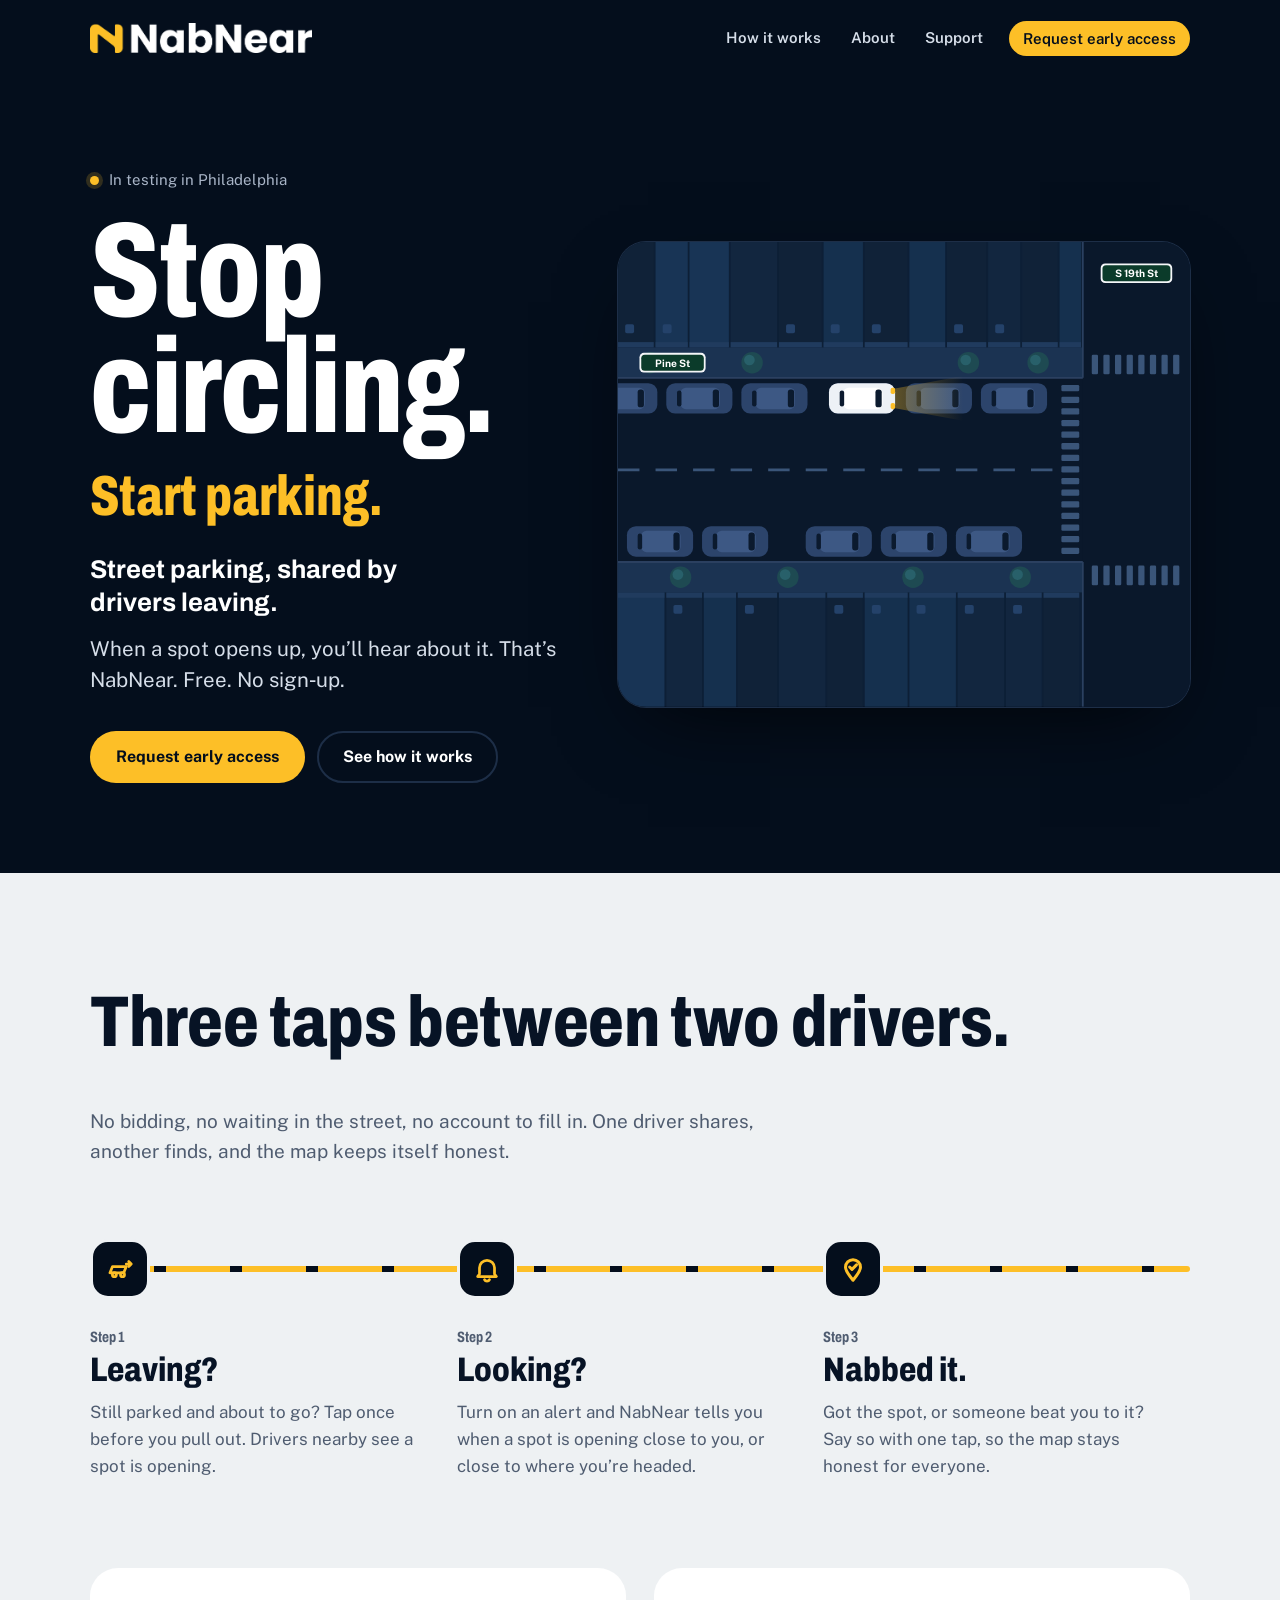
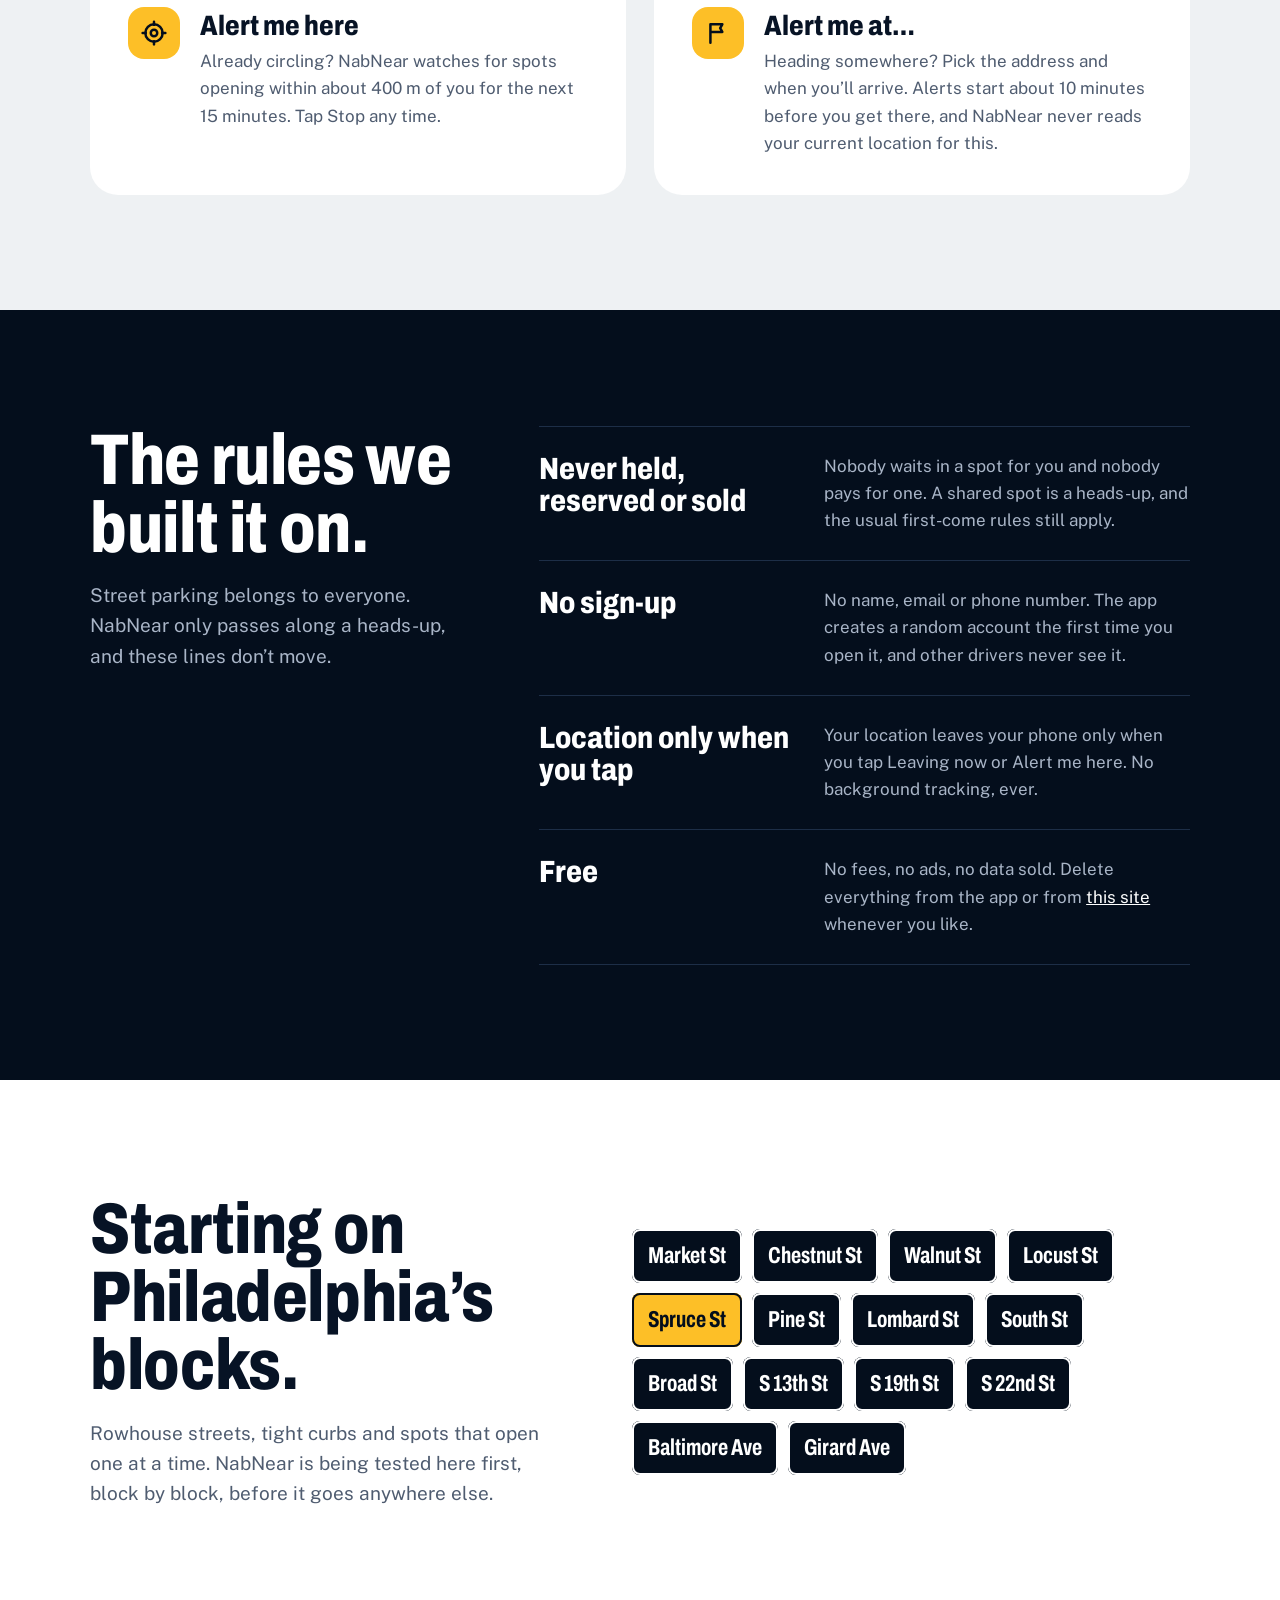
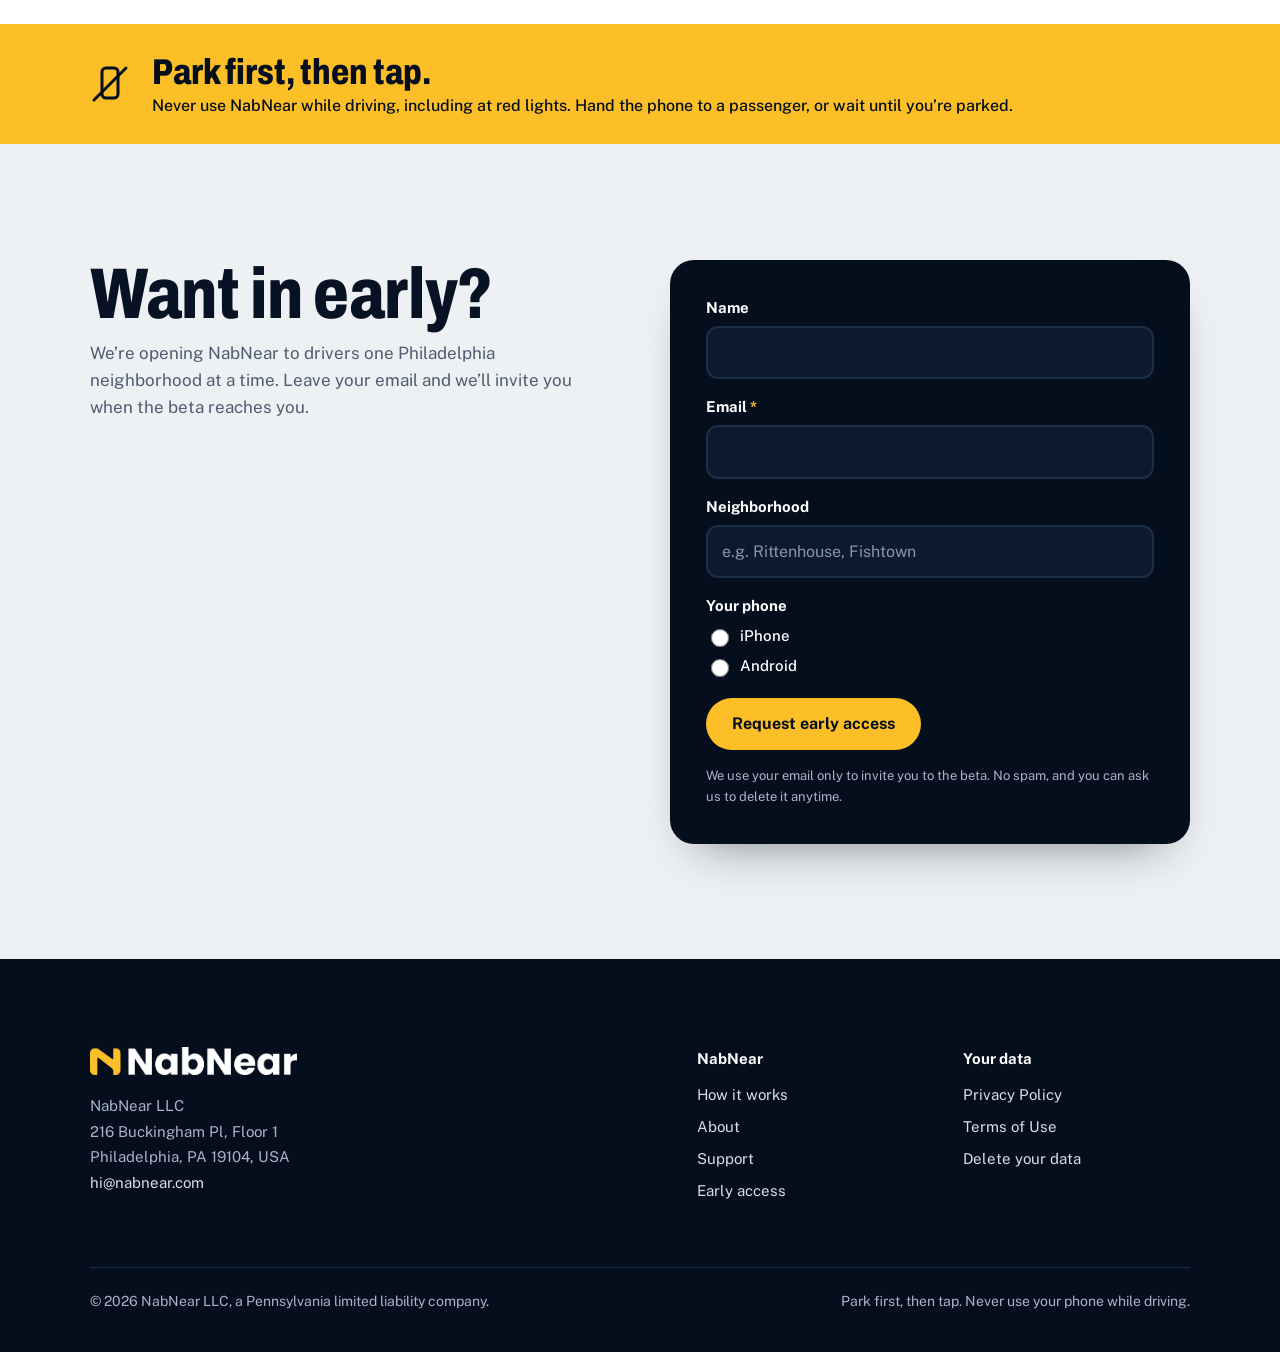
==== index.html @ cc27632c "Shorter hero line Co-Authored-By: Claude Opus 5.5 <noreply@anthropic.com>" ====
<!doctype html>
<html lang="en"><head><meta charset="utf-8"><meta name="viewport" content="width=device-width, initial-scale=1">
<title>NabNear | Stop circling. Start parking.</title><meta name="description" content="NabNear connects drivers about to leave a street parking spot with drivers nearby who need one. Free. No sign-up. Starting in Philadelphia.">
<link rel="icon" href="/favicon.ico" sizes="any"><link rel="icon" type="image/png" sizes="32x32" href="/favicon-32.png"><link rel="apple-touch-icon" href="/apple-touch-icon.png">
<meta name="theme-color" content="#040E1C"><link rel="canonical" href="https://nabnear.com/">
<meta property="og:type" content="website"><meta property="og:site_name" content="NabNear"><meta property="og:title" content="NabNear | Stop circling. Start parking."><meta property="og:description" content="NabNear connects drivers about to leave a street parking spot with drivers nearby who need one. Free. No sign-up. Starting in Philadelphia."><meta property="og:image" content="https://nabnear.com/og.png"><meta property="og:url" content="https://nabnear.com/"><meta name="twitter:card" content="summary_large_image">
<link rel="preload" href="/assets/fonts/archivo.woff2" as="font" type="font/woff2" crossorigin><link rel="preload" href="/assets/fonts/public-sans.woff2" as="font" type="font/woff2" crossorigin>
<link rel="stylesheet" href="/assets/site.css">
</head><body>
<a class="skip" href="#main">Skip to content</a>
<header class="site-head"><div class="wrap">
<a href="/" class="brand" aria-label="NabNear home"><img src="/assets/logo-white.png" alt="NabNear" width="222" height="30"></a>
<nav class="nav" aria-label="Main"><a href="/how-it-works/">How it works</a><a href="/about/">About</a><a href="/support/">Support</a><a class="btn btn-curb btn-sm" href="/#early">Request early access</a></nav>
<details class="menu"><summary>Menu</summary><div class="menu-panel"><a href="/" aria-current="page">Home</a><a href="/how-it-works/">How it works</a><a href="/about/">About</a><a href="/support/">Support</a><a href="/#early">Request early access</a></div></details>
</div></header>
<main id="main">
<section class="hero"><div class="wrap">
<div>
<p class="status"><i aria-hidden="true"></i>In testing in Philadelphia</p>
<h1><span>Stop</span><span>circling.</span><span class="h1-park">Start parking.</span></h1>
<p class="tagline">Street parking, shared by drivers leaving.</p>
<p class="lede">When a spot opens up, you&rsquo;ll hear about it. That&rsquo;s NabNear. Free. No&nbsp;sign&#8209;up.</p>
<div class="actions"><a class="btn btn-curb" href="/#early">Request early access</a><a class="btn btn-ghost" href="#how">See how it works</a></div>
</div>
<div class="street"><svg viewBox="0 0 640 520" role="img" aria-labelledby="st-title st-desc" xmlns="http://www.w3.org/2000/svg">
<title id="st-title">A Philadelphia street seen from above</title>
<desc id="st-desc">A parked car pulls out, its curb space lights up as an open spot, and a nearby driver pulls in.</desc>
<defs>
<clipPath id="clip"><rect width="640" height="520" rx="28"/></clipPath>
<linearGradient id="beam" x1="0" x2="1"><stop offset="0" stop-color="#FDBF27" stop-opacity=".35"/><stop offset="1" stop-color="#FDBF27" stop-opacity="0"/></linearGradient>
</defs>
<g clip-path="url(#clip)">
<rect width="640" height="520" fill="#0D1F36"/>
<rect x="0" y="0" width="40" height="118" fill="#102238"/><rect x="0" y="112" width="40" height="6" fill="#203B5E"/><rect x="8" y="92" width="10" height="10" rx="2" fill="#24426A"/><rect x="42" y="0" width="36" height="118" fill="#183455"/><rect x="42" y="112" width="36" height="6" fill="#203B5E"/><rect x="50" y="92" width="10" height="10" rx="2" fill="#24426A"/><rect x="80" y="0" width="44" height="118" fill="#183455"/><rect x="80" y="112" width="44" height="6" fill="#203B5E"/><rect x="126" y="0" width="52" height="118" fill="#12263F"/><rect x="126" y="112" width="52" height="6" fill="#203B5E"/><rect x="180" y="0" width="48" height="118" fill="#102238"/><rect x="180" y="112" width="48" height="6" fill="#203B5E"/><rect x="188" y="92" width="10" height="10" rx="2" fill="#24426A"/><rect x="230" y="0" width="44" height="118" fill="#15304E"/><rect x="230" y="112" width="44" height="6" fill="#203B5E"/><rect x="238" y="92" width="10" height="10" rx="2" fill="#24426A"/><rect x="276" y="0" width="48" height="118" fill="#102238"/><rect x="276" y="112" width="48" height="6" fill="#203B5E"/><rect x="284" y="92" width="10" height="10" rx="2" fill="#24426A"/><rect x="326" y="0" width="40" height="118" fill="#15304E"/><rect x="326" y="112" width="40" height="6" fill="#203B5E"/><rect x="368" y="0" width="44" height="118" fill="#102238"/><rect x="368" y="112" width="44" height="6" fill="#203B5E"/><rect x="376" y="92" width="10" height="10" rx="2" fill="#24426A"/><rect x="414" y="0" width="36" height="118" fill="#12263F"/><rect x="414" y="112" width="36" height="6" fill="#203B5E"/><rect x="422" y="92" width="10" height="10" rx="2" fill="#24426A"/><rect x="452" y="0" width="40" height="118" fill="#102238"/><rect x="452" y="112" width="40" height="6" fill="#203B5E"/><rect x="494" y="0" width="24" height="118" fill="#15304E"/><rect x="494" y="112" width="24" height="6" fill="#203B5E"/>
<rect x="0" y="392" width="52" height="128" fill="#183455"/><rect x="0" y="392" width="52" height="6" fill="#203B5E"/><rect x="54" y="392" width="40" height="128" fill="#12263F"/><rect x="54" y="392" width="40" height="6" fill="#203B5E"/><rect x="62" y="406" width="10" height="10" rx="2" fill="#24426A"/><rect x="96" y="392" width="36" height="128" fill="#15304E"/><rect x="96" y="392" width="36" height="6" fill="#203B5E"/><rect x="134" y="392" width="44" height="128" fill="#102238"/><rect x="134" y="392" width="44" height="6" fill="#203B5E"/><rect x="142" y="406" width="10" height="10" rx="2" fill="#24426A"/><rect x="180" y="392" width="52" height="128" fill="#12263F"/><rect x="180" y="392" width="52" height="6" fill="#203B5E"/><rect x="234" y="392" width="40" height="128" fill="#102238"/><rect x="234" y="392" width="40" height="6" fill="#203B5E"/><rect x="242" y="406" width="10" height="10" rx="2" fill="#24426A"/><rect x="276" y="392" width="48" height="128" fill="#15304E"/><rect x="276" y="392" width="48" height="6" fill="#203B5E"/><rect x="284" y="406" width="10" height="10" rx="2" fill="#24426A"/><rect x="326" y="392" width="52" height="128" fill="#15304E"/><rect x="326" y="392" width="52" height="6" fill="#203B5E"/><rect x="334" y="406" width="10" height="10" rx="2" fill="#24426A"/><rect x="380" y="392" width="52" height="128" fill="#12263F"/><rect x="380" y="392" width="52" height="6" fill="#203B5E"/><rect x="388" y="406" width="10" height="10" rx="2" fill="#24426A"/><rect x="434" y="392" width="40" height="128" fill="#12263F"/><rect x="434" y="392" width="40" height="6" fill="#203B5E"/><rect x="442" y="406" width="10" height="10" rx="2" fill="#24426A"/><rect x="476" y="392" width="40" height="128" fill="#102238"/><rect x="476" y="392" width="40" height="6" fill="#203B5E"/>
<rect x="0" y="118" width="520" height="34" fill="#1B3352"/>
<rect x="0" y="358" width="520" height="34" fill="#1B3352"/>
<circle cx="36" cy="135" r="12" fill="#1E4A52"/><circle cx="33" cy="132" r="6" fill="#28606A"/><circle cx="150" cy="135" r="12" fill="#1E4A52"/><circle cx="147" cy="132" r="6" fill="#28606A"/><circle cx="392" cy="135" r="12" fill="#1E4A52"/><circle cx="389" cy="132" r="6" fill="#28606A"/><circle cx="470" cy="135" r="12" fill="#1E4A52"/><circle cx="467" cy="132" r="6" fill="#28606A"/>
<circle cx="70" cy="375" r="12" fill="#1E4A52"/><circle cx="67" cy="372" r="6" fill="#28606A"/><circle cx="190" cy="375" r="12" fill="#1E4A52"/><circle cx="187" cy="372" r="6" fill="#28606A"/><circle cx="330" cy="375" r="12" fill="#1E4A52"/><circle cx="327" cy="372" r="6" fill="#28606A"/><circle cx="450" cy="375" r="12" fill="#1E4A52"/><circle cx="447" cy="372" r="6" fill="#28606A"/>
<rect x="0" y="152" width="640" height="206" fill="#0A182B"/>
<rect x="520" y="0" width="120" height="520" fill="#0A182B"/>
<line x1="0" y1="152" x2="520" y2="152" stroke="#2B4060" stroke-width="2"/>
<line x1="0" y1="358" x2="520" y2="358" stroke="#2B4060" stroke-width="2"/>
<line x1="520" y1="0" x2="520" y2="152" stroke="#2B4060" stroke-width="2"/>
<line x1="520" y1="358" x2="520" y2="520" stroke="#2B4060" stroke-width="2"/>
<line x1="0" y1="255" x2="488" y2="255" stroke="#3A5579" stroke-width="3" stroke-dasharray="24 18"/>
<g fill="#3A5579"><rect x="530" y="126" width="7" height="22" rx="1.5"/><rect x="543" y="126" width="7" height="22" rx="1.5"/><rect x="556" y="126" width="7" height="22" rx="1.5"/><rect x="569" y="126" width="7" height="22" rx="1.5"/><rect x="582" y="126" width="7" height="22" rx="1.5"/><rect x="595" y="126" width="7" height="22" rx="1.5"/><rect x="608" y="126" width="7" height="22" rx="1.5"/><rect x="621" y="126" width="7" height="22" rx="1.5"/><rect x="530" y="362" width="7" height="22" rx="1.5"/><rect x="543" y="362" width="7" height="22" rx="1.5"/><rect x="556" y="362" width="7" height="22" rx="1.5"/><rect x="569" y="362" width="7" height="22" rx="1.5"/><rect x="582" y="362" width="7" height="22" rx="1.5"/><rect x="595" y="362" width="7" height="22" rx="1.5"/><rect x="608" y="362" width="7" height="22" rx="1.5"/><rect x="621" y="362" width="7" height="22" rx="1.5"/><rect x="496" y="160" width="20" height="7" rx="1.5"/><rect x="496" y="173" width="20" height="7" rx="1.5"/><rect x="496" y="186" width="20" height="7" rx="1.5"/><rect x="496" y="199" width="20" height="7" rx="1.5"/><rect x="496" y="212" width="20" height="7" rx="1.5"/><rect x="496" y="225" width="20" height="7" rx="1.5"/><rect x="496" y="238" width="20" height="7" rx="1.5"/><rect x="496" y="251" width="20" height="7" rx="1.5"/><rect x="496" y="264" width="20" height="7" rx="1.5"/><rect x="496" y="277" width="20" height="7" rx="1.5"/><rect x="496" y="290" width="20" height="7" rx="1.5"/><rect x="496" y="303" width="20" height="7" rx="1.5"/><rect x="496" y="316" width="20" height="7" rx="1.5"/><rect x="496" y="329" width="20" height="7" rx="1.5"/><rect x="496" y="342" width="20" height="7" rx="1.5"/></g>
<g transform="translate(24,124)"><rect width="74" height="22" rx="5" fill="#F4F6F8"/><rect x="2" y="2" width="70" height="18" rx="4" fill="#0B3B2A"/><text x="37" y="15.5" text-anchor="middle" font-family="Public Sans,Arial,sans-serif" font-size="11.5" font-weight="700" fill="#fff">Pine St</text></g>
<g transform="translate(540,24)"><rect width="80" height="22" rx="5" fill="#F4F6F8"/><rect x="2" y="2" width="76" height="18" rx="4" fill="#0B3B2A"/><text x="40" y="15.5" text-anchor="middle" font-family="Public Sans,Arial,sans-serif" font-size="11.5" font-weight="700" fill="#fff">S 19th St</text></g>
<g transform="translate(-30,158)"><rect width="74" height="34" rx="10" fill="#2C446B"/><rect x="16" y="5" width="44" height="24" rx="6" fill="#3D5884"/><rect x="52" y="7" width="7" height="20" rx="3" fill="#0B1A2E"/><rect x="12" y="8" width="5" height="18" rx="2.5" fill="#0B1A2E"/></g><g transform="translate(54,158)"><rect width="74" height="34" rx="10" fill="#2C446B"/><rect x="16" y="5" width="44" height="24" rx="6" fill="#3D5884"/><rect x="52" y="7" width="7" height="20" rx="3" fill="#0B1A2E"/><rect x="12" y="8" width="5" height="18" rx="2.5" fill="#0B1A2E"/></g><g transform="translate(138,158)"><rect width="74" height="34" rx="10" fill="#2C446B"/><rect x="16" y="5" width="44" height="24" rx="6" fill="#3D5884"/><rect x="52" y="7" width="7" height="20" rx="3" fill="#0B1A2E"/><rect x="12" y="8" width="5" height="18" rx="2.5" fill="#0B1A2E"/></g><g transform="translate(322,158)"><rect width="74" height="34" rx="10" fill="#2C446B"/><rect x="16" y="5" width="44" height="24" rx="6" fill="#3D5884"/><rect x="52" y="7" width="7" height="20" rx="3" fill="#0B1A2E"/><rect x="12" y="8" width="5" height="18" rx="2.5" fill="#0B1A2E"/></g><g transform="translate(406,158)"><rect width="74" height="34" rx="10" fill="#2C446B"/><rect x="16" y="5" width="44" height="24" rx="6" fill="#3D5884"/><rect x="52" y="7" width="7" height="20" rx="3" fill="#0B1A2E"/><rect x="12" y="8" width="5" height="18" rx="2.5" fill="#0B1A2E"/></g>
<g transform="translate(10,318)"><rect width="74" height="34" rx="10" fill="#2C446B"/><rect x="16" y="5" width="44" height="24" rx="6" fill="#3D5884"/><rect x="52" y="7" width="7" height="20" rx="3" fill="#0B1A2E"/><rect x="12" y="8" width="5" height="18" rx="2.5" fill="#0B1A2E"/></g><g transform="translate(94,318)"><rect width="74" height="34" rx="10" fill="#2C446B"/><rect x="16" y="5" width="44" height="24" rx="6" fill="#3D5884"/><rect x="52" y="7" width="7" height="20" rx="3" fill="#0B1A2E"/><rect x="12" y="8" width="5" height="18" rx="2.5" fill="#0B1A2E"/></g><g transform="translate(210,318)"><rect width="74" height="34" rx="10" fill="#2C446B"/><rect x="16" y="5" width="44" height="24" rx="6" fill="#3D5884"/><rect x="52" y="7" width="7" height="20" rx="3" fill="#0B1A2E"/><rect x="12" y="8" width="5" height="18" rx="2.5" fill="#0B1A2E"/></g><g transform="translate(294,318)"><rect width="74" height="34" rx="10" fill="#2C446B"/><rect x="16" y="5" width="44" height="24" rx="6" fill="#3D5884"/><rect x="52" y="7" width="7" height="20" rx="3" fill="#0B1A2E"/><rect x="12" y="8" width="5" height="18" rx="2.5" fill="#0B1A2E"/></g><g transform="translate(378,318)"><rect width="74" height="34" rx="10" fill="#2C446B"/><rect x="16" y="5" width="44" height="24" rx="6" fill="#3D5884"/><rect x="52" y="7" width="7" height="20" rx="3" fill="#0B1A2E"/><rect x="12" y="8" width="5" height="18" rx="2.5" fill="#0B1A2E"/></g>
<g class="slot"><rect x="236" y="156" width="74" height="38" rx="10" fill="#FDBF27" fill-opacity=".14" stroke="#FDBF27" stroke-width="2.5" stroke-dasharray="7 6"/></g>
<g class="leaver"><g transform="translate(236,158)"><rect width="74" height="34" rx="10" fill="#2C446B"/><rect x="16" y="5" width="44" height="24" rx="6" fill="#3D5884"/><rect x="52" y="7" width="7" height="20" rx="3" fill="#0B1A2E"/><rect x="12" y="8" width="5" height="18" rx="2.5" fill="#0B1A2E"/></g></g>
<g class="seeker"><g transform="translate(236,158)"><path d="M74 6 L150 -8 L150 42 L74 28 Z" fill="url(#beam)"/><rect width="74" height="34" rx="10" fill="#EDF1F6"/><rect x="16" y="5" width="44" height="24" rx="6" fill="#FFFFFF"/><rect x="52" y="7" width="7" height="20" rx="3" fill="#0B1A2E"/><rect x="12" y="8" width="5" height="18" rx="2.5" fill="#0B1A2E"/><rect x="69" y="5" width="5" height="7" rx="2" fill="#FDBF27"/><rect x="69" y="22" width="5" height="7" rx="2" fill="#FDBF27"/></g></g>
<circle class="halo" cx="273" cy="176" r="46" fill="none" stroke="#FDBF27" stroke-width="3"/>
<g class="pin"><path d="M273 172c-3-6-26-30-26-48a26 26 0 0 1 52 0c0 18-23 42-26 48z" fill="#FDBF27"/><path d="M81.7 87.5 C79.4 87.5 78.9 87.5 78.6 87.4 C77.8 87.2 77.1 86.7 76.8 86.1 C76.5 85.4 76.5 85.3 76.5 79.7 C76.4 74.3 76.4 74.2 76.1 72.8 C75.9 71.9 75.6 70.9 75.4 70.4 C74.7 69.0 73.3 66.9 72.7 66.4 C72.6 66.3 72.2 66.0 71.8 65.5 C70.8 64.7 70.6 64.5 69.5 63.7 C69.1 63.4 68.4 62.9 68.0 62.6 C67.6 62.3 67.0 61.8 66.7 61.6 C66.4 61.3 65.7 60.8 65.2 60.4 C64.8 60.1 64.1 59.5 63.8 59.3 C63.4 59.0 62.8 58.5 62.3 58.2 C61.9 57.8 61.3 57.4 61.0 57.2 C60.8 57.0 60.3 56.6 59.9 56.3 C58.9 55.4 58.5 55.1 57.7 54.5 C56.8 53.9 56.6 53.7 55.9 53.2 C55.7 53.0 55.2 52.7 54.9 52.4 C54.5 52.1 54.0 51.7 53.7 51.5 C53.2 51.1 52.7 50.6 51.4 49.7 C51.1 49.5 50.6 49.1 50.4 48.9 C50.2 48.7 49.5 48.2 49.0 47.8 C48.5 47.4 47.6 46.7 47.0 46.2 C46.5 45.8 45.7 45.2 45.3 45.0 C45.0 44.7 44.4 44.3 44.1 44.0 C43.8 43.7 43.3 43.3 43.0 43.1 C42.7 42.9 42.0 42.4 41.6 42.1 C41.2 41.7 40.5 41.2 40.2 40.9 C39.8 40.7 39.2 40.2 38.9 40.0 C38.5 39.7 38.1 39.3 37.8 39.1 C37.6 39.0 36.9 38.4 36.2 37.9 C35.0 36.9 34.3 36.4 33.5 35.8 C33.3 35.7 32.8 35.3 32.5 35.0 C32.2 34.8 31.6 34.3 31.3 34.0 C30.6 33.6 30.1 33.2 29.1 32.3 C28.4 31.8 26.8 30.7 26.4 30.5 C25.9 30.2 25.2 30.2 24.8 30.4 C24.4 30.6 23.9 31.2 23.7 31.7 C23.4 32.4 23.4 30.4 23.4 58.9 C23.3 83.6 23.3 85.1 23.2 85.5 C23.0 86.5 22.3 87.1 21.2 87.4 C20.7 87.5 14.3 87.6 13.1 87.4 C11.5 87.3 9.4 86.7 8.5 86.2 C7.9 85.9 6.2 84.8 5.8 84.5 C5.3 84.1 3.4 82.1 3.0 81.5 C2.6 81.0 1.6 79.2 1.3 78.6 C0.7 77.3 0.3 75.7 0.1 73.7 C0.0 72.6 -0.0 16.5 0.1 15.0 C0.2 11.8 0.6 10.5 2.0 8.0 C2.8 6.4 3.6 5.4 5.0 4.2 C6.6 2.7 7.5 2.2 9.9 1.1 C12.0 0.2 13.6 0.0 17.9 0.0 C21.1 -0.0 22.8 0.2 23.8 0.7 C26.5 2.0 27.5 2.6 28.6 3.5 C29.0 3.8 29.6 4.3 30.1 4.6 C30.5 4.9 31.3 5.4 31.7 5.7 C32.1 6.1 32.9 6.6 33.5 7.0 C34.0 7.4 34.7 7.9 35.1 8.2 C35.5 8.5 36.0 8.9 36.4 9.1 C36.7 9.3 37.3 9.8 37.7 10.0 C39.8 11.5 41.2 12.6 42.6 13.5 C43.1 13.9 43.7 14.3 44.0 14.5 C44.5 14.9 47.1 16.8 48.9 18.1 C49.5 18.5 50.3 19.0 50.6 19.3 C50.9 19.5 51.5 19.9 51.8 20.2 C52.6 20.7 53.7 21.5 54.4 22.0 C54.6 22.2 55.2 22.6 55.6 23.0 C56.1 23.3 56.8 23.8 57.3 24.1 C57.7 24.5 58.5 25.0 58.9 25.2 C59.3 25.5 59.9 26.0 60.3 26.3 C60.6 26.5 61.4 27.1 61.9 27.5 C62.5 27.9 63.3 28.4 63.7 28.7 C64.0 28.9 64.7 29.4 65.1 29.7 C65.5 30.0 66.3 30.5 66.7 30.9 C67.2 31.3 67.9 31.8 68.3 32.1 C68.8 32.4 69.4 32.8 69.8 33.1 C72.1 34.8 74.0 35.9 74.7 35.7 C75.4 35.6 76.1 34.8 76.3 33.8 C76.4 33.6 76.4 29.5 76.5 18.3 C76.5 7.7 76.5 2.9 76.6 2.7 C76.8 1.0 77.7 0.2 79.7 0.1 C81.1 -0.1 85.4 0.0 86.7 0.2 C88.8 0.5 89.5 0.7 92.0 2.0 C93.4 2.7 93.6 2.8 95.6 4.7 C96.8 5.8 98.2 7.9 98.8 9.3 C99.1 10.2 99.7 12.3 99.8 12.9 C100.0 14.3 100.0 15.1 100.0 43.8 C100.0 72.4 100.0 73.7 99.8 74.9 C99.6 76.1 99.0 78.2 98.5 79.2 C97.7 80.8 95.7 83.2 94.1 84.5 C92.0 86.2 90.1 87.0 87.2 87.4 C85.9 87.6 85.2 87.6 81.7 87.5 Z" fill="#040E1C" transform="translate(258.5 111.3) scale(0.29)"/></g>
<g class="chip-open"><rect x="300" y="62" width="214" height="46" rx="23" fill="#FFFFFF"/><circle cx="326" cy="85" r="6" fill="#FDBF27"/><text x="340" y="90" font-family="Public Sans,Arial,sans-serif" font-size="15" font-weight="700" fill="#040E1C">Driver leaving soon</text></g>
<g class="chip-got"><rect x="300" y="62" width="214" height="46" rx="23" fill="#FDBF27"/><path d="M318 85l6 6 12-12" fill="none" stroke="#040E1C" stroke-width="3" stroke-linecap="round" stroke-linejoin="round"/><text x="344" y="90" font-family="Public Sans,Arial,sans-serif" font-size="14.5" font-weight="700" fill="#040E1C">Nabbed. Map updated.</text></g>
</g></svg></div>
</div></section>

<section class="band" id="how" aria-labelledby="how-h"><div class="wrap">
<div class="head-row"><h2 class="h2" id="how-h">Three taps between two drivers.</h2><p class="intro">No bidding, no waiting in the street, no account to fill in. One driver shares, another finds, and the map keeps itself honest.</p></div>
<ol class="steps">
<li class="step"><div class="tick"><svg viewBox="0 0 24 24" fill="none" stroke="currentColor" stroke-width="2.2" stroke-linecap="round" stroke-linejoin="round" aria-hidden="true"><path d="M4 15h11l2-5H6l-2 5z"/><circle cx="7.5" cy="16.5" r="1.6"/><circle cx="14" cy="16.5" r="1.6"/><path d="M17 8l4 0M19 6l2 2-2 2"/></svg></div><p class="n">Step 1</p><h3>Leaving?</h3><p>Still parked and about to go? Tap once before you pull out. Drivers nearby see a spot is opening.</p></li>
<li class="step"><div class="tick"><svg viewBox="0 0 24 24" fill="none" stroke="currentColor" stroke-width="2.2" stroke-linecap="round" stroke-linejoin="round" aria-hidden="true"><path d="M6 16V11a6 6 0 0 1 12 0v5l1.5 2h-15z"/><path d="M10 20.5a2.2 2.2 0 0 0 4 0"/></svg></div><p class="n">Step 2</p><h3>Looking?</h3><p>Turn on an alert and NabNear tells you when a spot is opening close to you, or close to where you&rsquo;re headed.</p></li>
<li class="step"><div class="tick"><svg viewBox="0 0 24 24" fill="none" stroke="currentColor" stroke-width="2.4" stroke-linecap="round" stroke-linejoin="round" aria-hidden="true"><path d="M12 21c-.6-1.2-6-6.5-6-10.5a6 6 0 0 1 12 0c0 4-5.4 9.3-6 10.5z"/><path d="M9.3 10.4l1.9 1.9 3.6-3.6"/></svg></div><p class="n">Step 3</p><h3>Nabbed it.</h3><p>Got the spot, or someone beat you to it? Say so with one tap, so the map stays honest for everyone.</p></li>
</ol>
<div class="alerts">
<div class="alert"><div class="ic"><svg viewBox="0 0 24 24" fill="none" stroke="currentColor" stroke-width="2.3" stroke-linecap="round" aria-hidden="true"><circle cx="12" cy="12" r="3"/><circle cx="12" cy="12" r="8"/><path d="M12 1.5v3M12 19.5v3M1.5 12h3M19.5 12h3"/></svg></div><div><h3>Alert me here</h3><p>Already circling? NabNear watches for spots opening within about 400&nbsp;m of you for the next 15 minutes. Tap Stop any time.</p></div></div>
<div class="alert"><div class="ic"><svg viewBox="0 0 24 24" fill="none" stroke="currentColor" stroke-width="2.3" stroke-linecap="round" stroke-linejoin="round" aria-hidden="true"><path d="M5 21V4M5 4h11l-2 3.5 2 3.5H5"/></svg></div><div><h3>Alert me at&hellip;</h3><p>Heading somewhere? Pick the address and when you&rsquo;ll arrive. Alerts start about 10 minutes before you get there, and NabNear never reads your current location for this.</p></div></div>
</div>
</div></section>

<section class="band band-dark" id="rules" aria-labelledby="rules-h"><div class="wrap promises">
<div><h2 class="h2" id="rules-h">The rules we built it on.</h2><p class="intro">Street parking belongs to everyone. NabNear only passes along a heads-up, and these lines don&rsquo;t move.</p></div>
<dl>
<div><dt>Never held, reserved or sold</dt><dd>Nobody waits in a spot for you and nobody pays for one. A shared spot is a heads-up, and the usual first-come rules still apply.</dd></div>
<div><dt>No sign-up</dt><dd>No name, email or phone number. The app creates a random account the first time you open it, and other drivers never see it.</dd></div>
<div><dt>Location only when you tap</dt><dd>Your location leaves your phone only when you tap Leaving now or Alert me here. No background tracking, ever.</dd></div>
<div><dt>Free</dt><dd>No fees, no ads, no data sold. Delete everything from the app or from <a href="/delete/" style="color:#fff">this site</a> whenever you like.</dd></div>
</dl>
</div></section>

<section class="band band-paper" aria-labelledby="city-h"><div class="wrap city">
<div><h2 class="h2" id="city-h">Starting on Philadelphia&rsquo;s blocks.</h2><p class="intro">Rowhouse streets, tight curbs and spots that open one at a time. NabNear is being tested here first, block by block, before it goes anywhere else.</p></div>
<div class="signs" aria-label="Philadelphia streets">
<span class="sign">Market St</span><span class="sign">Chestnut St</span><span class="sign">Walnut St</span><span class="sign">Locust St</span><span class="sign on">Spruce St</span><span class="sign">Pine St</span><span class="sign">Lombard St</span><span class="sign">South St</span><span class="sign">Broad St</span><span class="sign">S 13th St</span><span class="sign">S 19th St</span><span class="sign">S 22nd St</span><span class="sign">Baltimore Ave</span><span class="sign">Girard Ave</span>
</div>
</div></section>

<section class="safety" aria-label="Safety"><div class="wrap"><svg viewBox="0 0 40 40" fill="none" stroke="#040E1C" stroke-width="3" stroke-linecap="round" stroke-linejoin="round" aria-hidden="true"><rect x="12" y="4" width="16" height="30" rx="4"/><path d="M4 36L36 4"/></svg><p>Park first, then tap.<small>Never use NabNear while driving, including at red lights. Hand the phone to a passenger, or wait until you&rsquo;re parked.</small></p></div></section>

<section class="band closer" id="early" aria-labelledby="early-h"><div class="wrap">
<div class="early-copy"><h2 class="h2" id="early-h">Want in early?</h2>
<p>We&rsquo;re opening NabNear to drivers one Philadelphia neighborhood at a time. Leave your email and we&rsquo;ll invite you when the beta reaches you.</p></div>
<form class="early-form" id="early-form" action="https://docs.google.com/forms/d/e/1FAIpQLSd926Bk09BWd0J9kRBh31HoPNeeavduIPlTWLvk7L2ZXB-b-g/formResponse" method="POST" target="_blank">
<div class="field"><label for="ea-name">Name</label><input id="ea-name" name="entry.1895902981" type="text" autocomplete="name"></div>
<div class="field"><label for="ea-email">Email <span aria-hidden="true">*</span></label><input id="ea-email" name="entry.986649059" type="email" autocomplete="email" required></div>
<div class="field"><label for="ea-hood">Neighborhood</label><input id="ea-hood" name="entry.587116956" type="text" placeholder="e.g. Rittenhouse, Fishtown"></div>
<fieldset class="field"><legend>Your phone</legend>
<label class="choice"><input type="radio" name="entry.204317262" value="iPhone"> iPhone</label>
<label class="choice"><input type="radio" name="entry.204317262" value="Android"> Android</label></fieldset>
<div class="hp" aria-hidden="true"><label for="ea-web">Leave this empty</label><input id="ea-web" type="text" tabindex="-1" autocomplete="off"></div>
<button class="btn btn-curb" type="submit">Request early access</button>
<p class="ea-fine">We use your email only to invite you to the beta. No spam, and you can ask us to delete it anytime.</p>
<p class="ea-status" id="ea-status" role="status" hidden></p>
</form>
</div></section>
<script>
(function(){var f=document.getElementById('early-form');if(!f||!window.fetch)return;
var KEY='nabnear-early';
function done(msg){f.innerHTML='<div class="ea-done" role="status" tabindex="-1"><svg viewBox="0 0 24 24" width="28" height="28" aria-hidden="true"><circle cx="12" cy="12" r="12" fill="#FDBF27"/><path d="M7 12.5l3.2 3.2L17 9" fill="none" stroke="#040E1C" stroke-width="2.4" stroke-linecap="round" stroke-linejoin="round"/></svg><p><strong>'+msg[0]+'</strong><br>'+msg[1]+'</p></div>';var d=f.querySelector('.ea-done');d&&d.focus();}
var saved=null;try{saved=localStorage.getItem(KEY)}catch(e){}
if(saved){done(['Nabbed! You’re already on the list.','We’ll email '+saved.replace(/[<>&"]/g,'')+' when NabNear pulls into your neighborhood.']);return;}
f.addEventListener('submit',function(e){e.preventDefault();if(document.getElementById('ea-web').value)return;
var b=f.querySelector('button'),em=document.getElementById('ea-email').value.trim();b.disabled=true;b.textContent='Sending…';
fetch(f.action,{method:'POST',mode:'no-cors',body:new FormData(f)}).then(function(){
try{localStorage.setItem(KEY,em)}catch(e){}
done(['Nabbed! You’re on your way to your next spot.','We’ll email you when NabNear pulls into your neighborhood.']);
}).catch(function(){b.disabled=false;b.textContent='Request early access';var s=document.getElementById('ea-status');s.hidden=false;s.textContent='That didn’t go through. Check your connection and try again, or email hi@nabnear.com.';});
});})();
</script>
</main>
<footer class="site-foot"><div class="wrap">
<div class="foot-grid">
<div><img src="/assets/logo-white.png" alt="NabNear" width="207" height="28">
<address>NabNear LLC<br>216 Buckingham Pl, Floor 1<br>Philadelphia, PA 19104, USA<br><a href="mailto:hi@nabnear.com">hi@nabnear.com</a></address></div>
<div><h2>NabNear</h2><ul><li><a href="/how-it-works/">How it works</a></li><li><a href="/about/">About</a></li><li><a href="/support/">Support</a></li><li><a href="/#early">Early access</a></li></ul></div>
<div><h2>Your data</h2><ul><li><a href="/privacy/">Privacy Policy</a></li><li><a href="/terms/">Terms of Use</a></li><li><a href="/delete/">Delete your data</a></li></ul></div>
</div>
<div class="fine"><span>&copy; 2026 NabNear LLC, a Pennsylvania limited liability company.</span><span>Park first, then tap. Never use your phone while driving.</span></div>
</div></footer>
</body></html>
---- assets/site.css ----
/* NabNear — site styles. Fonts are self-hosted: no third-party requests. */
@font-face{font-family:"Archivo";src:url("/assets/fonts/archivo.woff2") format("woff2");font-weight:100 900;font-stretch:62% 125%;font-display:swap}
@font-face{font-family:"Public Sans";src:url("/assets/fonts/public-sans.woff2") format("woff2");font-weight:100 900;font-display:swap}

:root{
  --night:#040E1C;      /* brand navy */
  --asphalt:#0B1A2E;    /* raised dark surface */
  --lane:#1D2E47;       /* lines on dark */
  --curb:#FDBF27;       /* brand yellow: the one accent */
  --curb-deep:#E3A50C;
  --sidewalk:#EEF1F3;   /* light page background (cool, concrete) */
  --paper:#FFFFFF;
  --ink:#071325;        /* text on light */
  --slate:#4F5C70;      /* secondary text on light */
  --mist:#A9B5C7;       /* secondary text on dark */
  --rule:#D5DBE3;
  --display:"Archivo","Arial Narrow",system-ui,sans-serif;
  --text:"Public Sans",system-ui,-apple-system,"Segoe UI",Roboto,sans-serif;
  --wrap:1180px;
  --gutter:clamp(16px,4vw,40px);
}

*,*::before,*::after{box-sizing:border-box}
html{-webkit-text-size-adjust:100%;scroll-behavior:smooth}
@media (prefers-reduced-motion:reduce){html{scroll-behavior:auto}}
body{margin:0;font-family:var(--text);font-size:17px;line-height:1.6;color:var(--ink);background:var(--sidewalk);text-rendering:optimizeLegibility;-webkit-font-smoothing:antialiased}
img,svg{display:block;max-width:100%}
a{color:inherit}
:focus-visible{outline:3px solid var(--curb);outline-offset:3px;border-radius:4px}
.wrap{max-width:var(--wrap);margin:0 auto;padding:0 var(--gutter)}
.skip{position:absolute;left:-999px;top:8px;background:var(--curb);color:var(--night);padding:8px 14px;border-radius:8px;font-weight:700;z-index:20}
.skip:focus{left:12px}

/* ---------- Header ---------- */
.site-head{background:var(--night);color:#fff;position:relative;z-index:10}
.site-head .wrap{display:flex;align-items:center;gap:24px;height:76px}
.brand{display:flex;align-items:center;flex:none}
.brand img{height:30px;width:auto}
.nav{margin-left:auto;display:flex;align-items:center;gap:6px}
.nav a{font-weight:600;font-size:15px;color:#D6DEE9;text-decoration:none;padding:8px 12px;border-radius:999px}
.nav a:hover{color:#fff;background:rgba(255,255,255,.06)}
.nav a[aria-current="page"]{color:var(--curb)}
.nav .btn-sm{margin-left:8px}
.nav a.btn-curb{color:var(--night);background:var(--curb)}
.nav a.btn-curb:hover{background:#FFD04F;color:var(--night)}
.menu{display:none;margin-left:auto}
.menu summary{list-style:none;cursor:pointer;color:#fff;font-weight:600;font-size:15px;padding:9px 14px;border:1px solid var(--lane);border-radius:999px}
.menu summary::-webkit-details-marker{display:none}
.menu[open] summary{border-color:var(--curb);color:var(--curb)}
.menu-panel{position:absolute;left:0;right:0;top:76px;background:var(--night);border-top:1px solid var(--lane);padding:8px var(--gutter) 22px;display:grid}
.menu-panel a{color:#fff;text-decoration:none;font-family:var(--display);font-stretch:85%;font-weight:700;font-size:26px;padding:12px 0;border-bottom:1px solid var(--lane)}
.menu-panel a[aria-current="page"]{color:var(--curb)}
@media (max-width:860px){.nav{display:none}.menu{display:block}.brand img{height:26px}}

/* ---------- Buttons ---------- */
.btn{display:inline-flex;align-items:center;gap:10px;font-family:var(--text);font-weight:700;font-size:16px;line-height:1;text-decoration:none;padding:16px 24px;border-radius:999px;border:2px solid transparent;transition:background .15s,color .15s,border-color .15s}
.btn-curb{background:var(--curb);color:var(--night)}
.btn-curb:hover{background:#FFD04F}
.btn-ghost{color:#fff;border-color:var(--lane)}
.btn-ghost:hover{border-color:#fff}
.btn-ink{background:var(--night);color:#fff}
.btn-ink:hover{background:var(--asphalt)}
.btn-sm{padding:10px 16px;font-size:14px}

/* ---------- Hero ---------- */
.hero{background:var(--night);color:#fff;overflow:hidden;position:relative}
.hero .wrap{display:grid;grid-template-columns:minmax(0,5fr) minmax(0,6fr);gap:clamp(24px,4vw,64px);align-items:center;padding-top:clamp(40px,7vw,96px);padding-bottom:clamp(48px,7vw,104px)}
.status{display:inline-flex;align-items:center;gap:10px;font-size:15px;color:var(--mist);margin:0 0 22px}
.status i{width:9px;height:9px;border-radius:50%;background:var(--curb);box-shadow:0 0 0 4px rgba(253,191,39,.18)}
.hero h1{font-family:var(--display);font-weight:800;font-stretch:72%;font-size:clamp(64px,10.5vw,152px);line-height:.86;letter-spacing:-.01em;margin:0 0 26px}
.hero h1 span{display:block}
.hero h1 .h1-park{color:var(--curb,#F6BE2C);font-size:.42em;line-height:1.1;margin-top:.35em;letter-spacing:0}
.tagline{font-family:var(--display);font-weight:700;font-size:clamp(20px,2vw,26px);line-height:1.3;color:#fff;margin:0 0 14px}
.lede{font-size:clamp(18px,1.6vw,21px);line-height:1.55;color:#D6DEE9;max-width:30em;margin:0 0 34px}
.actions{display:flex;flex-wrap:wrap;gap:12px}
.street{position:relative}
.street svg{width:100%;height:auto;border-radius:28px}
@media (max-width:900px){.hero .wrap{grid-template-columns:1fr}.street{margin-top:8px}}

/* ---------- Sections ---------- */
section{position:relative}
.band{padding:clamp(64px,9vw,128px) 0}
.band-dark{background:var(--night);color:#fff}
.band-paper{background:var(--paper)}
.h2{font-family:var(--display);font-weight:800;font-stretch:78%;font-size:clamp(40px,5.6vw,76px);line-height:.95;letter-spacing:-.005em;margin:0 0 18px}
.intro{font-size:19px;color:var(--slate);max-width:36em;margin:0}
.band-dark .intro{color:var(--mist)}
.head-row{display:flex;justify-content:space-between;align-items:end;gap:32px;flex-wrap:wrap;margin-bottom:clamp(40px,6vw,72px)}

/* How it works: a real sequence, drawn along a curb */
.steps{list-style:none;margin:0;padding:0;display:grid;grid-template-columns:repeat(3,minmax(0,1fr));gap:0;position:relative}
.steps::before{content:"";position:absolute;left:0;right:0;top:27px;height:6px;border-radius:6px;background:repeating-linear-gradient(90deg,var(--curb) 0 64px,var(--night) 64px 76px)}
.step{padding:0 clamp(16px,3vw,40px) 0 0;position:relative}
.step .tick{width:60px;height:60px;border-radius:18px;background:var(--night);color:var(--curb);display:grid;place-items:center;position:relative;margin-bottom:26px;border:3px solid var(--sidewalk)}
.step .tick svg{width:30px;height:30px}
.step .n{font-family:var(--display);font-stretch:75%;font-weight:700;font-size:15px;color:var(--slate);margin:0 0 4px}
.step h3{font-family:var(--display);font-weight:800;font-stretch:80%;font-size:34px;line-height:1;margin:0 0 12px}
.step p{margin:0;color:var(--slate);max-width:22em}
@media (max-width:820px){
  .steps{grid-template-columns:1fr;gap:40px}
  .steps::before{left:23px;right:auto;top:8px;bottom:8px;width:6px;height:auto;background:repeating-linear-gradient(180deg,var(--curb) 0 64px,var(--night) 64px 76px)}
  .step{display:grid;grid-template-columns:52px minmax(0,1fr);column-gap:18px;padding:0}
  .step .tick{grid-row:1 / span 3;margin:0;width:52px;height:52px;border-radius:16px}
  .step .n,.step h3,.step p{grid-column:2}
}
/* Alerts */
.alerts{display:grid;grid-template-columns:repeat(2,minmax(0,1fr));gap:clamp(16px,2.4vw,28px);margin-top:clamp(56px,7vw,88px)}
.alert{background:var(--paper);border-radius:28px;padding:clamp(26px,3vw,40px);display:grid;grid-template-columns:auto 1fr;gap:20px;align-items:start}
.alert .ic{width:52px;height:52px;border-radius:16px;background:var(--curb);color:var(--night);display:grid;place-items:center}
.alert .ic svg{width:26px;height:26px}
.alert h3{font-family:var(--display);font-weight:800;font-stretch:82%;font-size:28px;line-height:1.05;margin:4px 0 8px}
.alert p{margin:0;color:var(--slate)}
@media (max-width:820px){.alerts{grid-template-columns:1fr}}

/* Promises: definition list on dark */
.promises{display:grid;grid-template-columns:minmax(0,4fr) minmax(0,7fr);gap:clamp(32px,6vw,96px);align-items:start}
.promises dl{margin:0;border-top:1px solid var(--lane)}
.promises dl > div{display:grid;grid-template-columns:minmax(0,5fr) minmax(0,7fr);gap:24px;padding:26px 0;border-bottom:1px solid var(--lane)}
.promises dt{font-family:var(--display);font-weight:800;font-stretch:82%;font-size:clamp(24px,2.4vw,32px);line-height:1.05;color:#fff}
.promises dd{margin:0;color:var(--mist)}
@media (max-width:900px){.promises{grid-template-columns:1fr}.promises dl > div{grid-template-columns:1fr;gap:6px}}

/* Philadelphia: street-sign grid */
.city{display:grid;grid-template-columns:minmax(0,5fr) minmax(0,6fr);gap:clamp(32px,6vw,96px);align-items:center}
.signs{display:flex;flex-wrap:wrap;gap:10px}
.sign{font-family:var(--display);font-stretch:70%;font-weight:700;font-size:clamp(18px,1.8vw,24px);background:var(--night);color:#fff;padding:9px 16px 8px;border-radius:8px;box-shadow:inset 0 0 0 2px #fff,inset 0 0 0 4px var(--night);white-space:nowrap}
.sign.on{background:var(--curb);color:var(--night);box-shadow:inset 0 0 0 2px var(--night),inset 0 0 0 4px var(--curb)}
@media (max-width:900px){.city{grid-template-columns:1fr}}

/* Safety strip */
.safety{background:var(--curb);color:var(--night)}
.safety .wrap{display:flex;align-items:center;gap:22px;padding-top:30px;padding-bottom:30px;flex-wrap:wrap}
.safety svg{width:40px;height:40px;flex:none}
.safety p{margin:0;font-family:var(--display);font-stretch:80%;font-weight:800;font-size:clamp(24px,2.8vw,36px);line-height:1.05}
.safety small{display:block;font-family:var(--text);font-weight:500;font-size:16px;font-stretch:100%;margin-top:6px}

/* Closing call */
.closer .wrap{display:flex;justify-content:space-between;align-items:center;gap:28px;flex-wrap:wrap}
.closer .h2{margin:0}


/* Early access form */
.closer .wrap{align-items:flex-start}
.early-copy{flex:1 1 320px;max-width:30em}
.early-copy p{color:var(--slate);margin:12px 0 0}
.early-form{flex:1 1 380px;max-width:520px;display:grid;gap:16px;background:var(--night);color:#fff;border-radius:24px;padding:clamp(24px,3vw,36px);box-shadow:0 24px 48px -28px rgba(4,14,28,.55)}
.early-form .field{display:grid;gap:6px;margin:0;padding:0;border:0;min-width:0}
.early-form label,.early-form legend{font-weight:700;font-size:15px;padding:0;color:#fff}
.early-form label span{color:var(--curb)}
.early-form legend{margin-bottom:6px}
.early-form input[type=text],.early-form input[type=email]{font:inherit;font-size:16px;color:#fff;background:var(--asphalt);border:2px solid var(--lane);border-radius:12px;padding:12px 14px;width:100%;transition:border-color .15s}
.early-form input::placeholder{color:var(--mist);opacity:.8}
.early-form input[type=text]:hover,.early-form input[type=email]:hover{border-color:#2C4366}
.early-form input:focus-visible{outline:none;border-color:var(--curb);box-shadow:0 0 0 3px rgba(253,191,39,.25)}
.early-form input:-webkit-autofill{-webkit-text-fill-color:#fff;-webkit-box-shadow:0 0 0 40px var(--asphalt) inset;caret-color:#fff}
.early-form .choice{display:inline-flex;align-items:center;gap:8px;font-weight:500;margin-right:22px;cursor:pointer;color:#fff}
.early-form .choice input{width:18px;height:18px;accent-color:var(--curb)}
.early-form button{justify-self:start;cursor:pointer;margin-top:4px}
.early-form button:disabled{opacity:.7;cursor:default}
.early-form .ea-fine{font-size:13px;color:var(--mist);margin:0}
.ea-status{font-weight:700;margin:0;color:var(--curb)}
.early-form [hidden]{display:none!important}
.ea-done{display:flex;gap:14px;align-items:flex-start;outline:none}
.ea-done svg{flex:none;margin-top:3px}
.ea-done p{margin:0;font-size:17px;line-height:1.5;color:var(--mist)}
.ea-done strong{display:inline-block;font-family:var(--display);font-weight:800;font-size:22px;line-height:1.2;color:var(--curb);margin-bottom:4px}
.hp{position:absolute;left:-9999px;width:1px;height:1px;overflow:hidden}

/* ---------- Inner pages ---------- */
.page-head{background:var(--night);color:#fff;padding:clamp(48px,7vw,96px) 0 clamp(40px,6vw,72px)}
.page-head h1{font-family:var(--display);font-weight:800;font-stretch:74%;font-size:clamp(52px,8vw,112px);line-height:.9;margin:0 0 18px;letter-spacing:-.005em}
.page-head p{font-size:clamp(18px,1.6vw,21px);color:#D6DEE9;max-width:34em;margin:0}
.page-body{padding:clamp(48px,7vw,96px) 0}
.split{display:grid;grid-template-columns:minmax(0,7fr) minmax(0,4fr);gap:clamp(32px,6vw,88px);align-items:start}
@media (max-width:900px){.split{grid-template-columns:1fr}}
.prose{max-width:42em}
.prose h2{font-family:var(--display);font-weight:800;font-stretch:80%;font-size:clamp(28px,3vw,38px);line-height:1.05;margin:48px 0 12px}
.prose h2:first-child{margin-top:0}
.prose p,.prose li{color:#253247}
.prose a{color:var(--ink);text-decoration-color:var(--curb-deep);text-decoration-thickness:2px;text-underline-offset:3px}
.facts{background:var(--paper);border-radius:28px;padding:clamp(24px,3vw,36px);position:sticky;top:24px}
.facts h2{font-family:var(--display);font-weight:800;font-stretch:82%;font-size:26px;margin:0 0 8px}
.facts dl{margin:0}
.facts dl > div{padding:14px 0;border-bottom:1px solid var(--rule)}
.facts dl > div:last-child{border-bottom:0;padding-bottom:0}
.facts dt{font-size:14px;color:var(--slate)}
.facts dd{margin:2px 0 0;font-weight:600}
.facts a{text-decoration-color:var(--curb-deep);text-decoration-thickness:2px;text-underline-offset:3px}

/* FAQ */
.faq{border-top:2px solid var(--night)}
.faq details{border-bottom:1px solid var(--rule)}
.faq summary{cursor:pointer;list-style:none;display:flex;justify-content:space-between;align-items:center;gap:20px;padding:22px 0;font-family:var(--display);font-stretch:85%;font-weight:700;font-size:clamp(20px,2vw,25px);line-height:1.2}
.faq summary::-webkit-details-marker{display:none}
.faq summary::after{content:"";flex:none;width:30px;height:30px;border-radius:50%;background:var(--night) url("data:image/svg+xml,%3Csvg xmlns='http://www.w3.org/2000/svg' viewBox='0 0 24 24'%3E%3Cpath d='M12 5v14M5 12h14' stroke='%23FDBF27' stroke-width='2.6' stroke-linecap='round'/%3E%3C/svg%3E") center/16px no-repeat;transition:transform .2s}
.faq details[open] summary::after{transform:rotate(45deg)}
.faq .a{padding:0 0 24px;color:#253247;max-width:40em}
.faq .a p{margin:0 0 12px}
.faq .a p:last-child{margin:0}
@media (prefers-reduced-motion:reduce){.faq summary::after{transition:none}}
.contact-card{background:var(--night);color:#fff;border-radius:28px;padding:clamp(26px,3vw,36px);position:sticky;top:24px}
.contact-card h2{font-family:var(--display);font-weight:800;font-stretch:82%;font-size:30px;line-height:1;margin:0 0 10px}
.contact-card p{color:var(--mist);margin:0 0 20px}
.contact-card ul{list-style:none;margin:22px 0 0;padding:20px 0 0;border-top:1px solid var(--lane)}
.contact-card li{margin:0 0 10px}
.contact-card li a{color:#fff;text-decoration-color:var(--curb);text-underline-offset:3px}

/* Legal pages keep their existing markup inside .legal */
.legal{max-width:52em}
.legal h1{display:none}
.legal .meta{color:var(--slate);font-size:15px;margin:0 0 28px}
.legal h2{font-family:var(--display);font-weight:800;font-stretch:82%;font-size:clamp(24px,2.4vw,30px);line-height:1.1;margin:40px 0 10px}
.legal p,.legal li{color:#253247}
.legal a{color:var(--ink);text-decoration-color:var(--curb-deep);text-decoration-thickness:2px;text-underline-offset:3px}
.legal .tbl{overflow-x:auto;border-radius:18px;border:1px solid var(--rule);background:var(--paper);margin:14px 0}
.legal table{border-collapse:collapse;width:100%;font-size:15px;min-width:640px}
.legal th,.legal td{padding:12px 14px;text-align:left;vertical-align:top;border-bottom:1px solid var(--rule)}
.legal tr:last-child td{border-bottom:0}
.legal th{background:var(--night);color:#fff;font-weight:600}
.legal input{font:inherit;font-size:22px;letter-spacing:3px;padding:16px 18px;width:100%;max-width:420px;border:2px solid var(--rule);border-radius:16px;text-transform:uppercase;background:var(--paper);color:var(--ink);display:block}
.legal input:focus{border-color:var(--night);outline:none;box-shadow:0 0 0 4px rgba(253,191,39,.55)}
.legal button{margin-top:14px;font:inherit;font-weight:700;padding:16px 24px;border:0;border-radius:999px;background:#B91C1C;color:#fff;cursor:pointer}
.legal button:hover{background:#991616}
.legal button:disabled{opacity:.6;cursor:default}
.legal #msg{margin-top:16px;font-weight:700}
.legal small{color:var(--slate);font-size:15px}

/* ---------- Footer ---------- */
.site-foot{background:var(--night);color:var(--mist);padding:clamp(56px,7vw,88px) 0 40px;font-size:15px}
.foot-grid{display:grid;grid-template-columns:minmax(0,5fr) repeat(2,minmax(0,2fr));gap:40px}
.foot-grid img{height:28px;width:auto;margin-bottom:18px}
.foot-grid h2{font-family:var(--text);font-size:15px;font-weight:700;color:#fff;margin:0 0 12px}
.foot-grid ul{list-style:none;margin:0;padding:0}
.foot-grid li{margin:0 0 8px}
.site-foot a{color:#D6DEE9;text-decoration:none}
.site-foot a:hover{color:var(--curb)}
.foot-grid address{font-style:normal;line-height:1.7}
.fine{margin-top:56px;padding-top:22px;border-top:1px solid var(--lane);display:flex;flex-wrap:wrap;justify-content:space-between;gap:12px;font-size:14px}
@media (max-width:760px){.foot-grid{grid-template-columns:1fr 1fr}.foot-grid > div:first-child{grid-column:1/-1}}

/* ---------- Hero street animation ---------- */
.street .leaver{animation:leave 11s cubic-bezier(.55,0,.35,1) infinite}
.street .slot{opacity:0;animation:slot 11s ease infinite}
.street .pin{opacity:0;transform-origin:50% 100%;transform-box:fill-box;animation:pin 11s cubic-bezier(.3,1.6,.5,1) infinite}
.street .seeker{animation:seek 11s cubic-bezier(.3,0,.2,1) infinite}
.street .chip-open{opacity:0;animation:chipOpen 11s ease infinite}
.street .chip-got{opacity:0;animation:chipGot 11s ease infinite}
.street .halo{opacity:0;transform-origin:center;transform-box:fill-box;animation:halo 11s ease-out infinite}
@keyframes leave{0%,12%{transform:translate(0,0)}20%{transform:translate(14px,32px)}34%{transform:translate(420px,40px);opacity:1}36%,100%{transform:translate(420px,40px);opacity:0}}
@keyframes slot{0%,20%{opacity:0}26%,78%{opacity:1}86%,100%{opacity:0}}
@keyframes pin{0%,24%{opacity:0;transform:translateY(-26px) scale(.6)}30%{opacity:1;transform:translateY(0) scale(1)}62%{opacity:1;transform:translateY(0) scale(1)}68%,100%{opacity:0;transform:translateY(-8px) scale(.9)}}
@keyframes halo{0%,28%{opacity:0;transform:scale(.4)}34%{opacity:.55;transform:scale(1)}44%{opacity:0;transform:scale(1.6)}100%{opacity:0}}
@keyframes seek{0%,36%{transform:translate(-300px,40px)}58%{transform:translate(-10px,40px)}66%{transform:translate(4px,8px)}72%,92%{transform:translate(0,0);opacity:1}97%,100%{transform:translate(0,0);opacity:0}}
@keyframes chipOpen{0%,28%{opacity:0}32%,60%{opacity:1}64%,100%{opacity:0}}
@keyframes chipGot{0%,68%{opacity:0}72%,90%{opacity:1}95%,100%{opacity:0}}
@media (prefers-reduced-motion:reduce){
  .street .leaver{animation:none;opacity:0}
  .street .seeker{animation:none;transform:translate(-120px,40px)}
  .street .slot,.street .pin,.street .chip-open{animation:none;opacity:1;transform:none}
  .street .chip-got,.street .halo{animation:none;opacity:0}
}

/* Polish */
h1,h2,h3,.h2{text-wrap:balance}
p,dd,li{text-wrap:pretty}
.street svg{box-shadow:0 0 0 1px var(--lane),0 30px 80px -30px rgba(0,0,0,.8)}
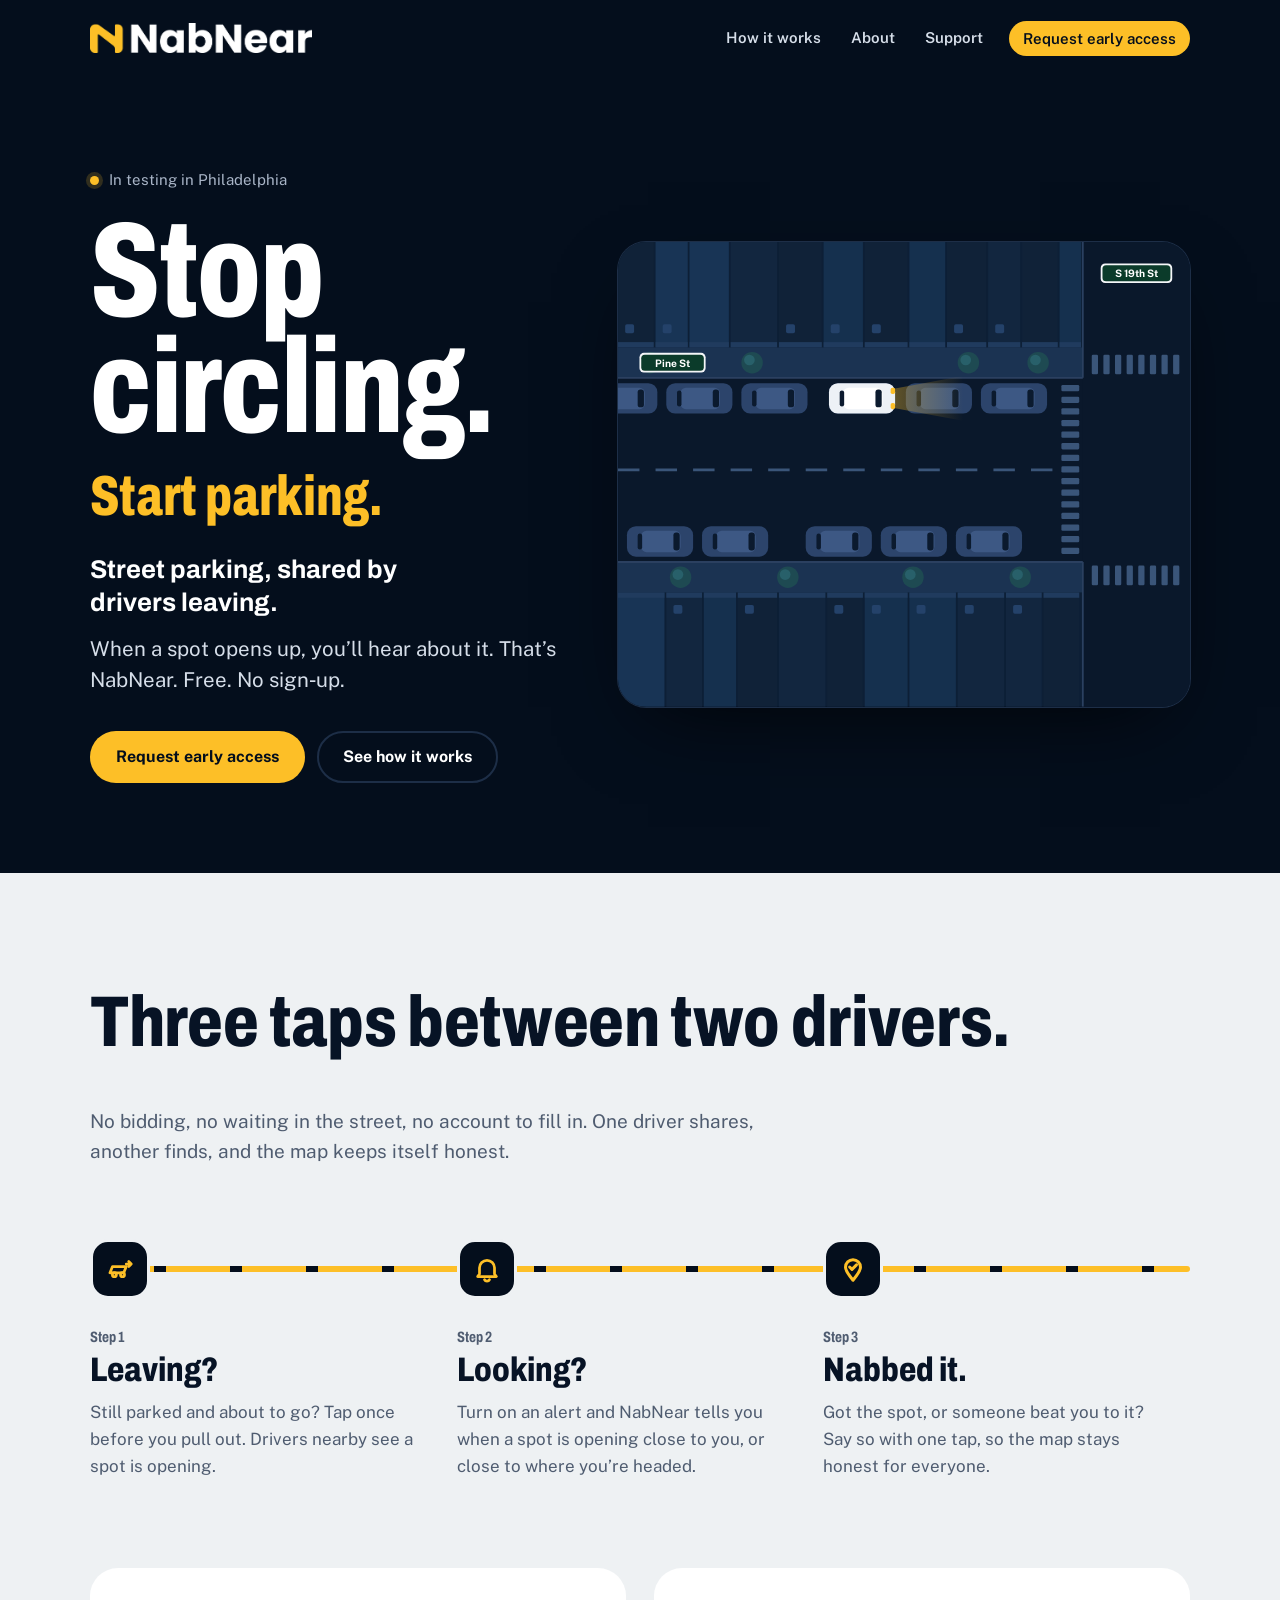
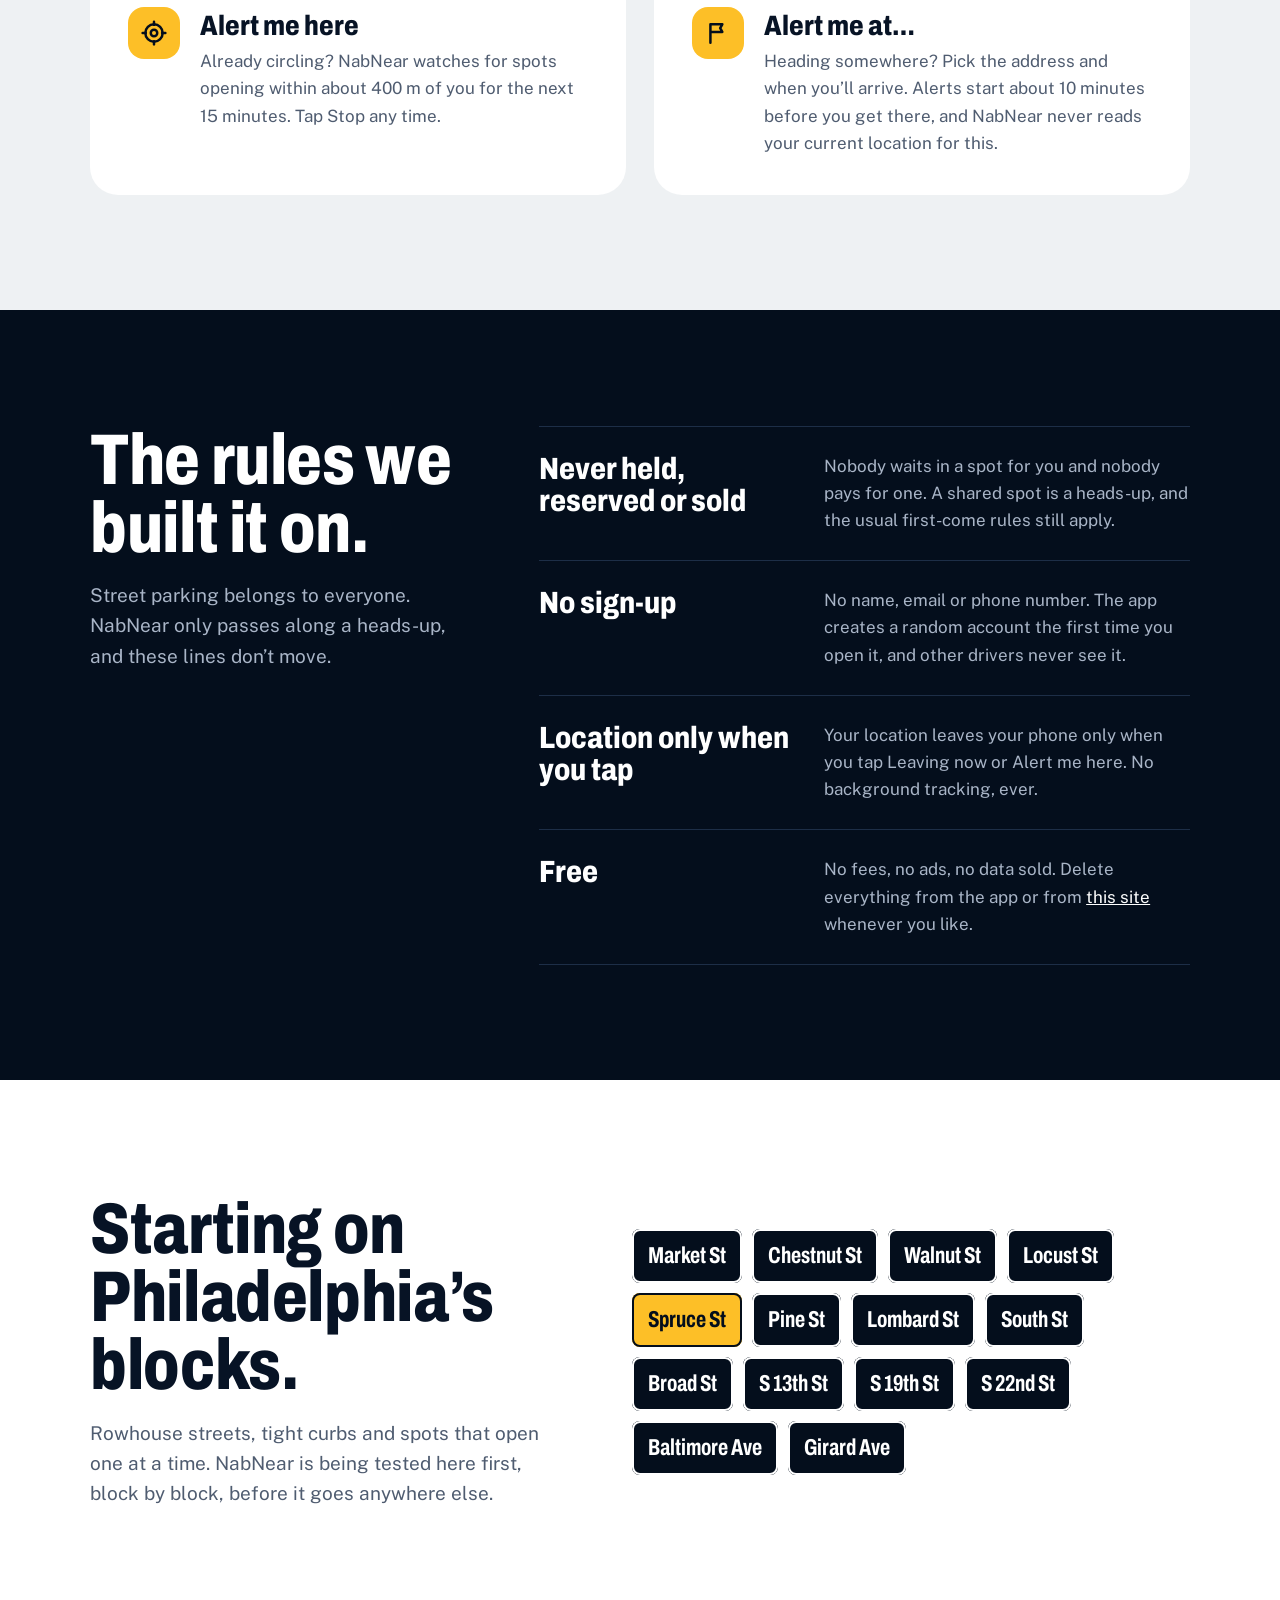
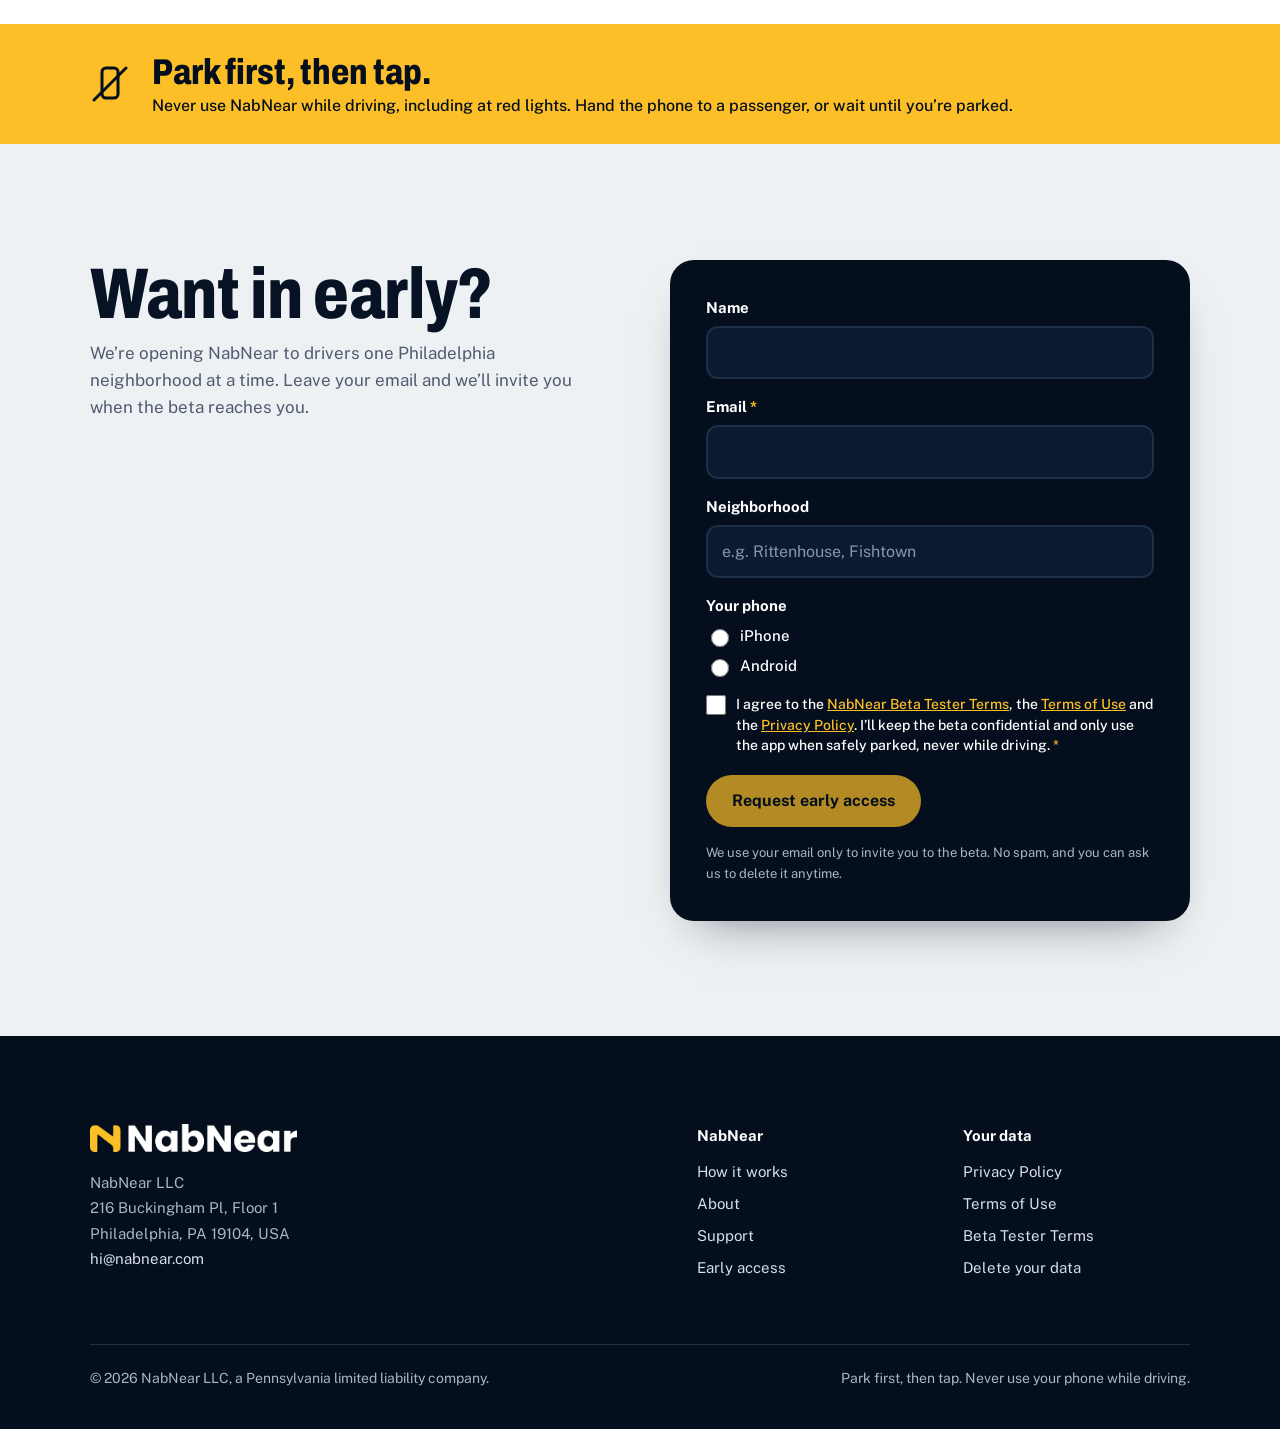
==== commit a5718770: "Beta Tester Terms page, required agreement checkbox on early-access form Co-Authored-By: Claude Opus" ====
--- a/index.html
+++ b/index.html
@@ -102,23 +102,26 @@
 <label class="choice"><input type="radio" name="entry.204317262" value="iPhone"> iPhone</label>
 <label class="choice"><input type="radio" name="entry.204317262" value="Android"> Android</label></fieldset>
 <div class="hp" aria-hidden="true"><label for="ea-web">Leave this empty</label><input id="ea-web" type="text" tabindex="-1" autocomplete="off"></div>
+<label class="agree" for="ea-agree"><input id="ea-agree" type="checkbox" name="entry.1327439314" value="I agree" required><span>I agree to the <a href="/beta-terms/" target="_blank" rel="noopener">NabNear Beta Tester Terms</a>, the <a href="/terms/" target="_blank" rel="noopener">Terms of Use</a> and the <a href="/privacy/" target="_blank" rel="noopener">Privacy Policy</a>. I&rsquo;ll keep the beta confidential and only use the app when safely parked, never while driving. <span aria-hidden="true">*</span></span></label>
 <button class="btn btn-curb" type="submit">Request early access</button>
 <p class="ea-fine">We use your email only to invite you to the beta. No spam, and you can ask us to delete it anytime.</p>
 <p class="ea-status" id="ea-status" role="status" hidden></p>
 </form>
 </div></section>
 <script>
-(function(){var f=document.getElementById('early-form');if(!f||!window.fetch)return;
+(function(){var f=document.getElementById('early-form');if(!f)return;
+var ag=document.getElementById('ea-agree'),btn=f.querySelector('button[type=submit]');function sync(){if(btn&&ag)btn.disabled=!ag.checked;}if(ag){ag.addEventListener('change',sync);sync();}
+if(!window.fetch)return;
 var KEY='nabnear-early';
 function done(msg){f.innerHTML='<div class="ea-done" role="status" tabindex="-1"><svg viewBox="0 0 24 24" width="28" height="28" aria-hidden="true"><circle cx="12" cy="12" r="12" fill="#FDBF27"/><path d="M7 12.5l3.2 3.2L17 9" fill="none" stroke="#040E1C" stroke-width="2.4" stroke-linecap="round" stroke-linejoin="round"/></svg><p><strong>'+msg[0]+'</strong><br>'+msg[1]+'</p></div>';var d=f.querySelector('.ea-done');d&&d.focus();}
 var saved=null;try{saved=localStorage.getItem(KEY)}catch(e){}
 if(saved){done(['Nabbed! You’re already on the list.','We’ll email '+saved.replace(/[<>&"]/g,'')+' when NabNear pulls into your neighborhood.']);return;}
-f.addEventListener('submit',function(e){e.preventDefault();if(document.getElementById('ea-web').value)return;
+f.addEventListener('submit',function(e){e.preventDefault();if(document.getElementById('ea-web').value)return;if(ag&&!ag.checked){sync();ag.focus();return;}
 var b=f.querySelector('button'),em=document.getElementById('ea-email').value.trim();b.disabled=true;b.textContent='Sending…';
 fetch(f.action,{method:'POST',mode:'no-cors',body:new FormData(f)}).then(function(){
 try{localStorage.setItem(KEY,em)}catch(e){}
 done(['Nabbed! You’re on your way to your next spot.','We’ll email you when NabNear pulls into your neighborhood.']);
-}).catch(function(){b.disabled=false;b.textContent='Request early access';var s=document.getElementById('ea-status');s.hidden=false;s.textContent='That didn’t go through. Check your connection and try again, or email hi@nabnear.com.';});
+}).catch(function(){b.disabled=!(ag&&ag.checked);b.textContent='Request early access';var s=document.getElementById('ea-status');s.hidden=false;s.textContent='That didn’t go through. Check your connection and try again, or email hi@nabnear.com.';});
 });})();
 </script>
 </main>
@@ -127,7 +130,7 @@
 <div><img src="/assets/logo-white.png" alt="NabNear" width="207" height="28">
 <address>NabNear LLC<br>216 Buckingham Pl, Floor 1<br>Philadelphia, PA 19104, USA<br><a href="mailto:hi@nabnear.com">hi@nabnear.com</a></address></div>
 <div><h2>NabNear</h2><ul><li><a href="/how-it-works/">How it works</a></li><li><a href="/about/">About</a></li><li><a href="/support/">Support</a></li><li><a href="/#early">Early access</a></li></ul></div>
-<div><h2>Your data</h2><ul><li><a href="/privacy/">Privacy Policy</a></li><li><a href="/terms/">Terms of Use</a></li><li><a href="/delete/">Delete your data</a></li></ul></div>
+<div><h2>Your data</h2><ul><li><a href="/privacy/">Privacy Policy</a></li><li><a href="/terms/">Terms of Use</a></li><li><a href="/beta-terms/">Beta Tester Terms</a></li><li><a href="/delete/">Delete your data</a></li></ul></div>
 </div>
 <div class="fine"><span>&copy; 2026 NabNear LLC, a Pennsylvania limited liability company.</span><span>Park first, then tap. Never use your phone while driving.</span></div>
 </div></footer>
--- a/assets/site.css
+++ b/assets/site.css
@@ -155,6 +155,12 @@
 .early-form input:-webkit-autofill{-webkit-text-fill-color:#fff;-webkit-box-shadow:0 0 0 40px var(--asphalt) inset;caret-color:#fff}
 .early-form .choice{display:inline-flex;align-items:center;gap:8px;font-weight:500;margin-right:22px;cursor:pointer;color:#fff}
 .early-form .choice input{width:18px;height:18px;accent-color:var(--curb)}
+.early-form .agree{display:flex;align-items:flex-start;gap:10px;font-weight:500;font-size:14px;line-height:1.45;color:#fff;cursor:pointer}
+.early-form .agree input{flex:none;width:20px;height:20px;margin:1px 0 0;accent-color:var(--curb)}
+.early-form .agree a{color:var(--curb);text-decoration:underline}
+.early-form .agree>span{color:#fff}
+.early-form .agree>span>span{color:var(--curb)}
+.early-form .agree input:focus-visible{outline:2px solid var(--curb);outline-offset:2px}
 .early-form button{justify-self:start;cursor:pointer;margin-top:4px}
 .early-form button:disabled{opacity:.7;cursor:default}
 .early-form .ea-fine{font-size:13px;color:var(--mist);margin:0}
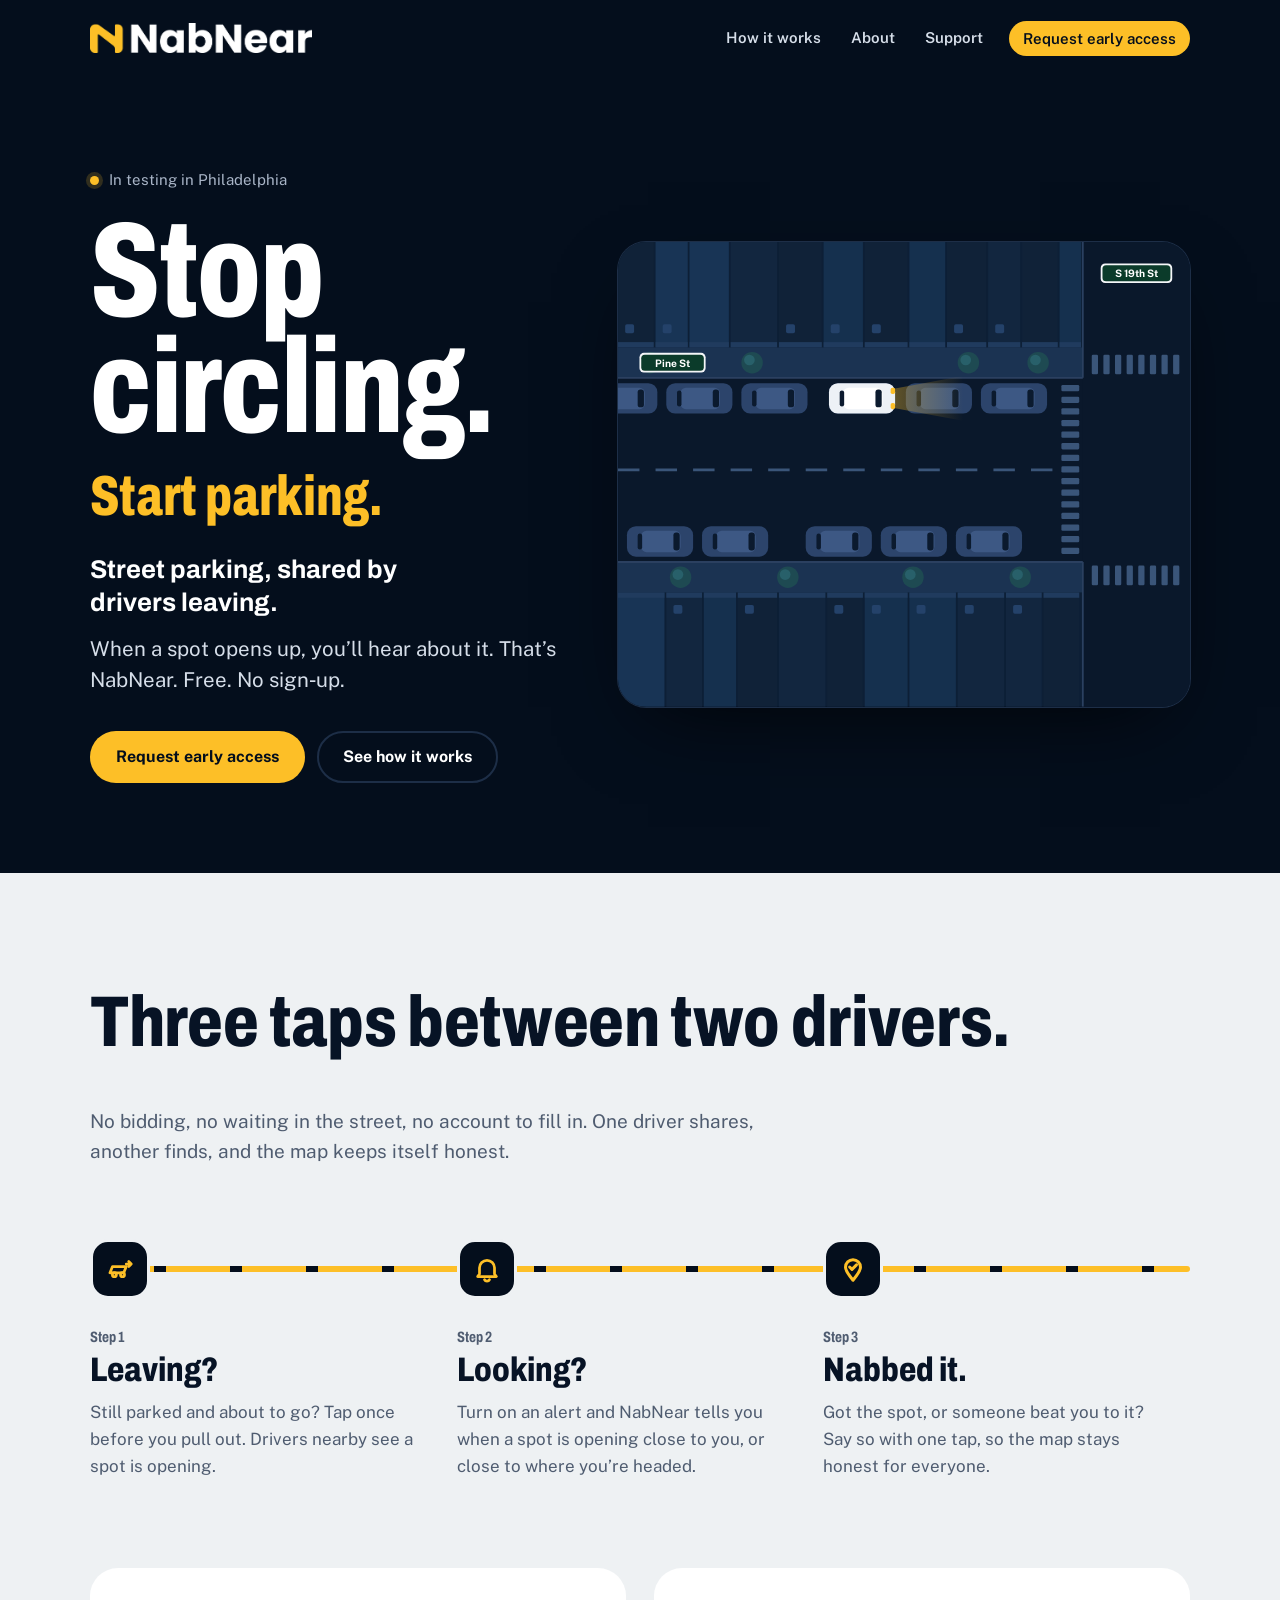
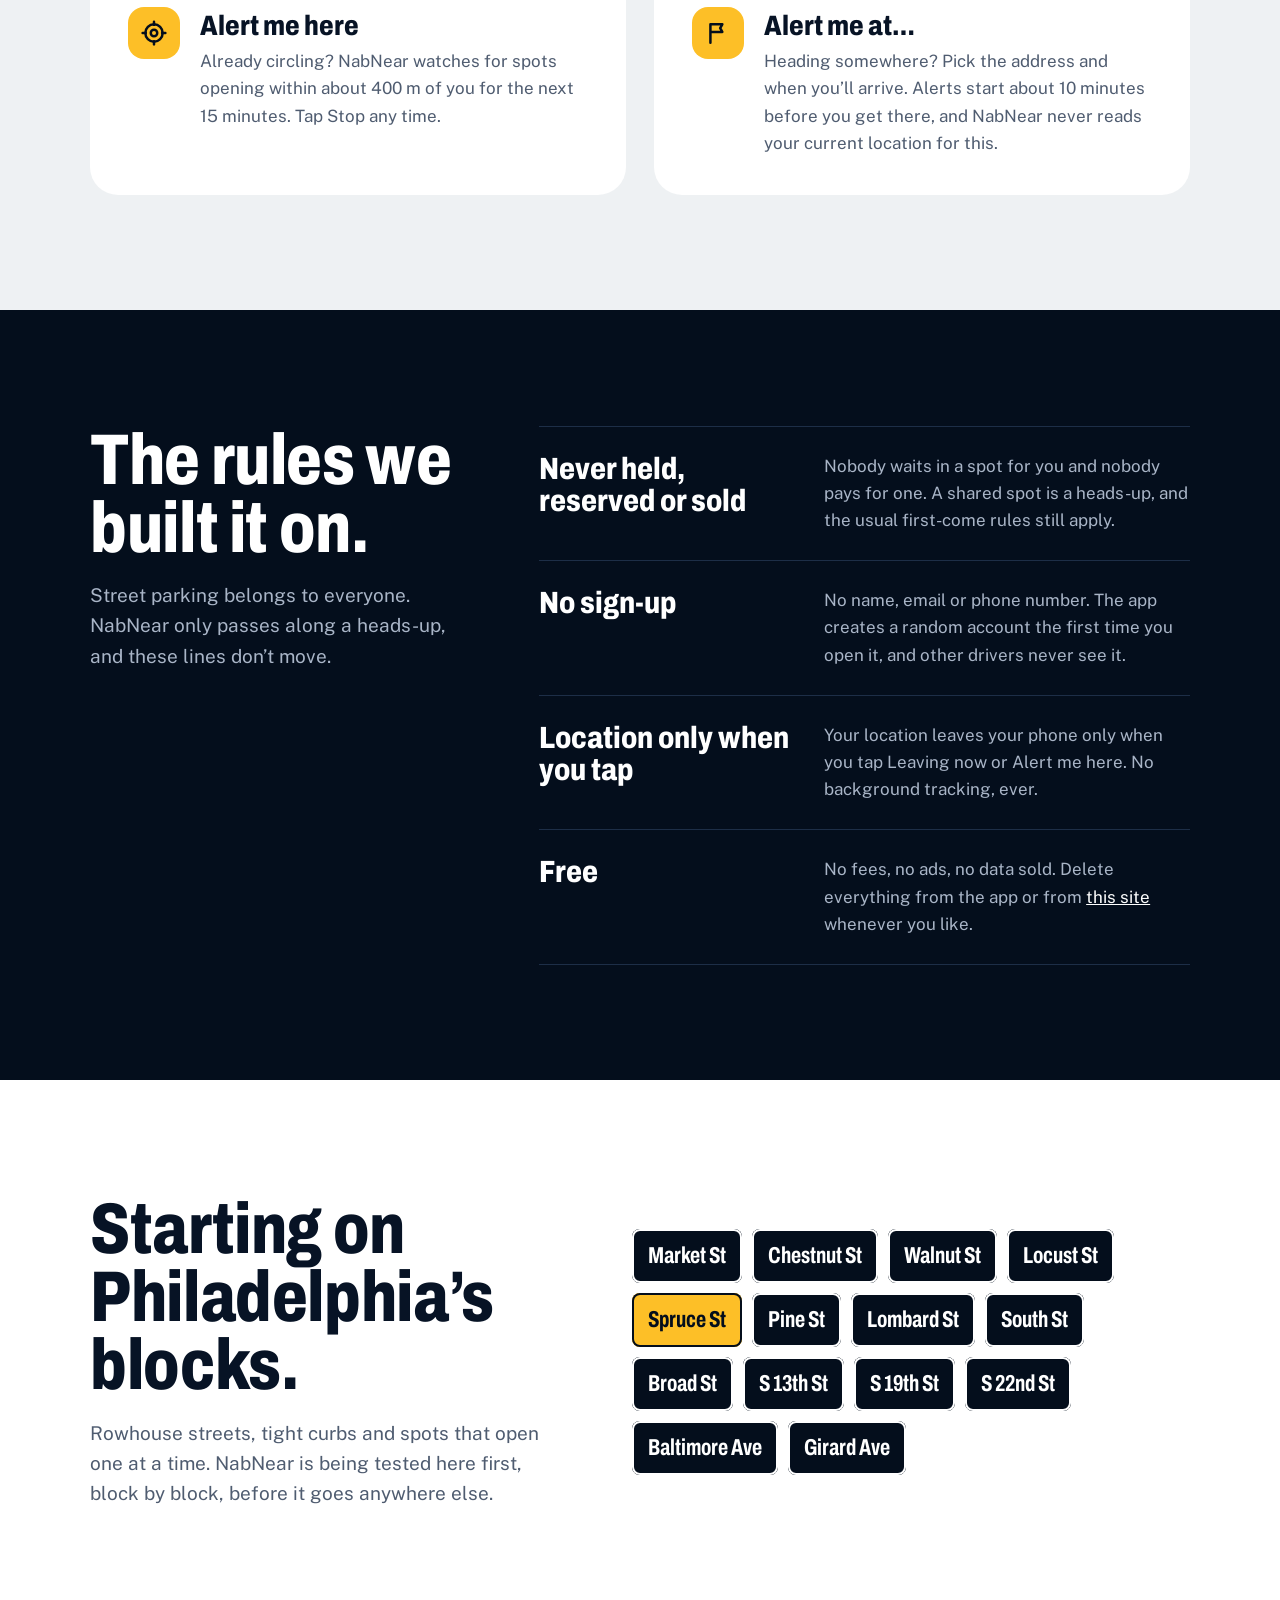
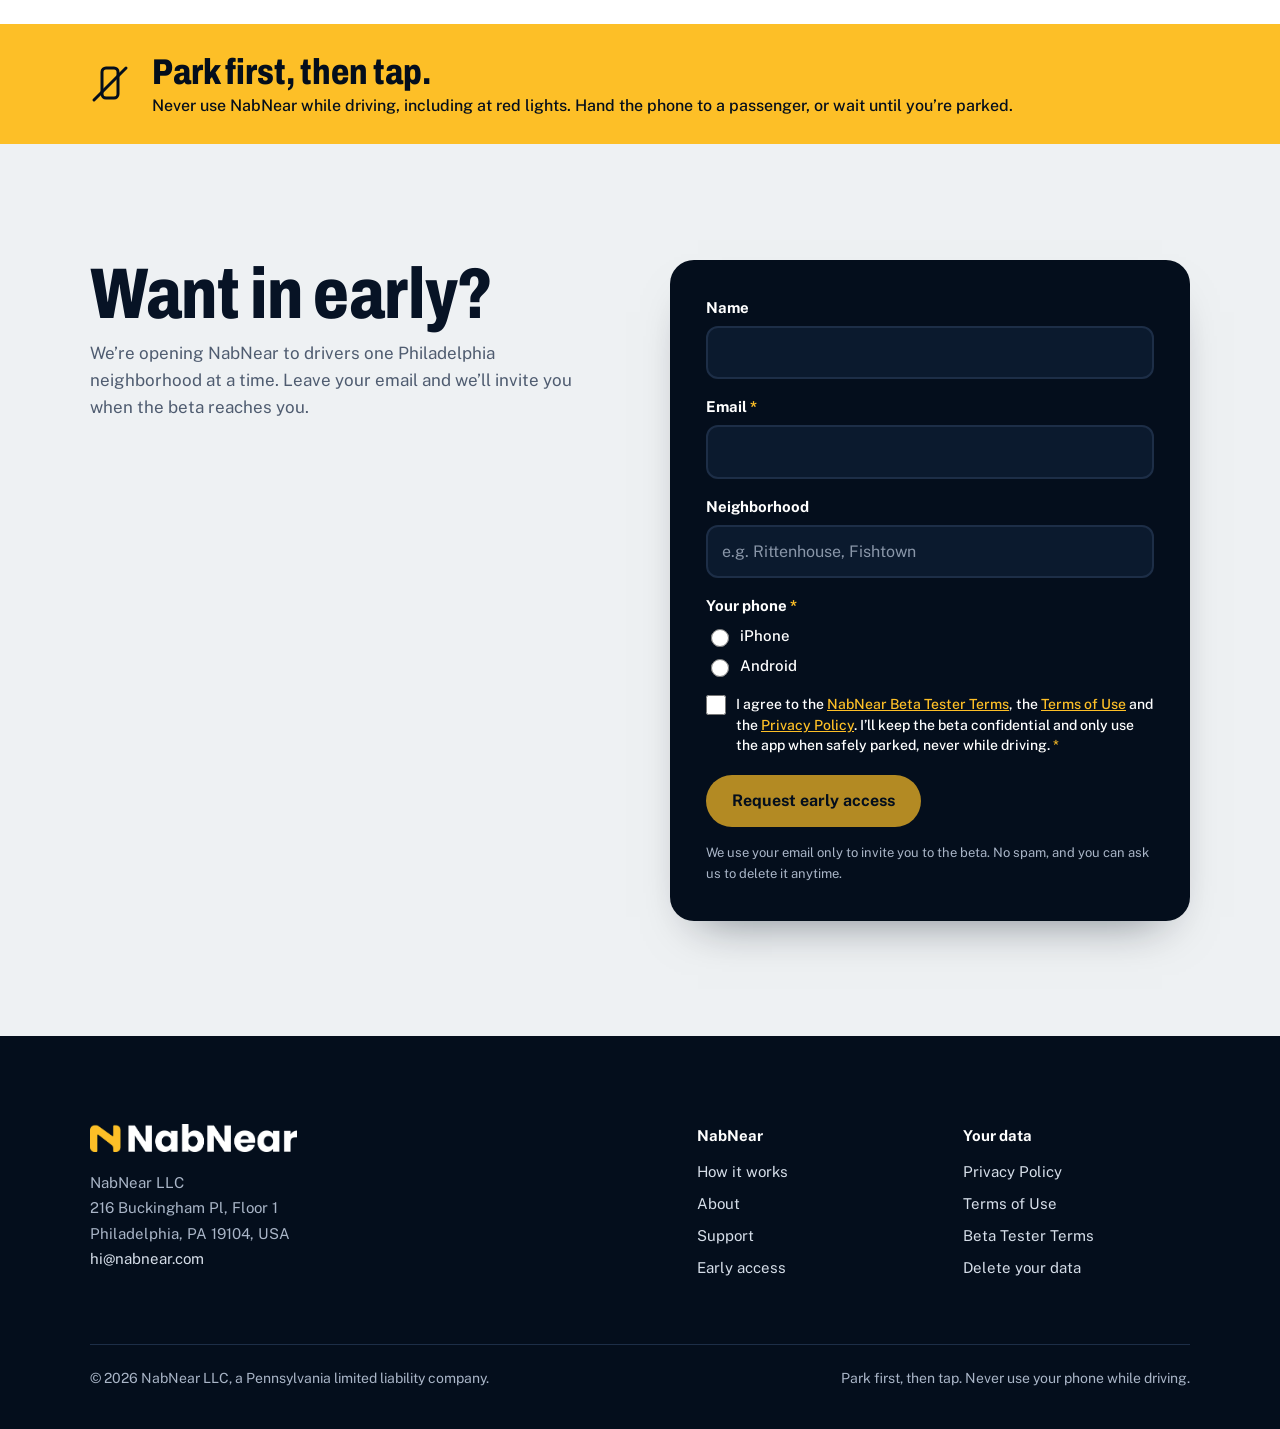
==== commit a6a65274: "Require phone choice on early-access form Co-Authored-By: Claude Opus 5.5 <noreply@anthropic.com>" ====
--- a/index.html
+++ b/index.html
@@ -98,8 +98,8 @@
 <div class="field"><label for="ea-name">Name</label><input id="ea-name" name="entry.1895902981" type="text" autocomplete="name"></div>
 <div class="field"><label for="ea-email">Email <span aria-hidden="true">*</span></label><input id="ea-email" name="entry.986649059" type="email" autocomplete="email" required></div>
 <div class="field"><label for="ea-hood">Neighborhood</label><input id="ea-hood" name="entry.587116956" type="text" placeholder="e.g. Rittenhouse, Fishtown"></div>
-<fieldset class="field"><legend>Your phone</legend>
-<label class="choice"><input type="radio" name="entry.204317262" value="iPhone"> iPhone</label>
+<fieldset class="field"><legend>Your phone <span aria-hidden="true">*</span></legend>
+<label class="choice"><input type="radio" name="entry.204317262" value="iPhone" required> iPhone</label>
 <label class="choice"><input type="radio" name="entry.204317262" value="Android"> Android</label></fieldset>
 <div class="hp" aria-hidden="true"><label for="ea-web">Leave this empty</label><input id="ea-web" type="text" tabindex="-1" autocomplete="off"></div>
 <label class="agree" for="ea-agree"><input id="ea-agree" type="checkbox" name="entry.1327439314" value="I agree" required><span>I agree to the <a href="/beta-terms/" target="_blank" rel="noopener">NabNear Beta Tester Terms</a>, the <a href="/terms/" target="_blank" rel="noopener">Terms of Use</a> and the <a href="/privacy/" target="_blank" rel="noopener">Privacy Policy</a>. I&rsquo;ll keep the beta confidential and only use the app when safely parked, never while driving. <span aria-hidden="true">*</span></span></label>
--- a/assets/site.css
+++ b/assets/site.css
@@ -147,6 +147,7 @@
 .early-form .field{display:grid;gap:6px;margin:0;padding:0;border:0;min-width:0}
 .early-form label,.early-form legend{font-weight:700;font-size:15px;padding:0;color:#fff}
 .early-form label span{color:var(--curb)}
+.early-form legend span{color:var(--curb)}
 .early-form legend{margin-bottom:6px}
 .early-form input[type=text],.early-form input[type=email]{font:inherit;font-size:16px;color:#fff;background:var(--asphalt);border:2px solid var(--lane);border-radius:12px;padding:12px 14px;width:100%;transition:border-color .15s}
 .early-form input::placeholder{color:var(--mist);opacity:.8}
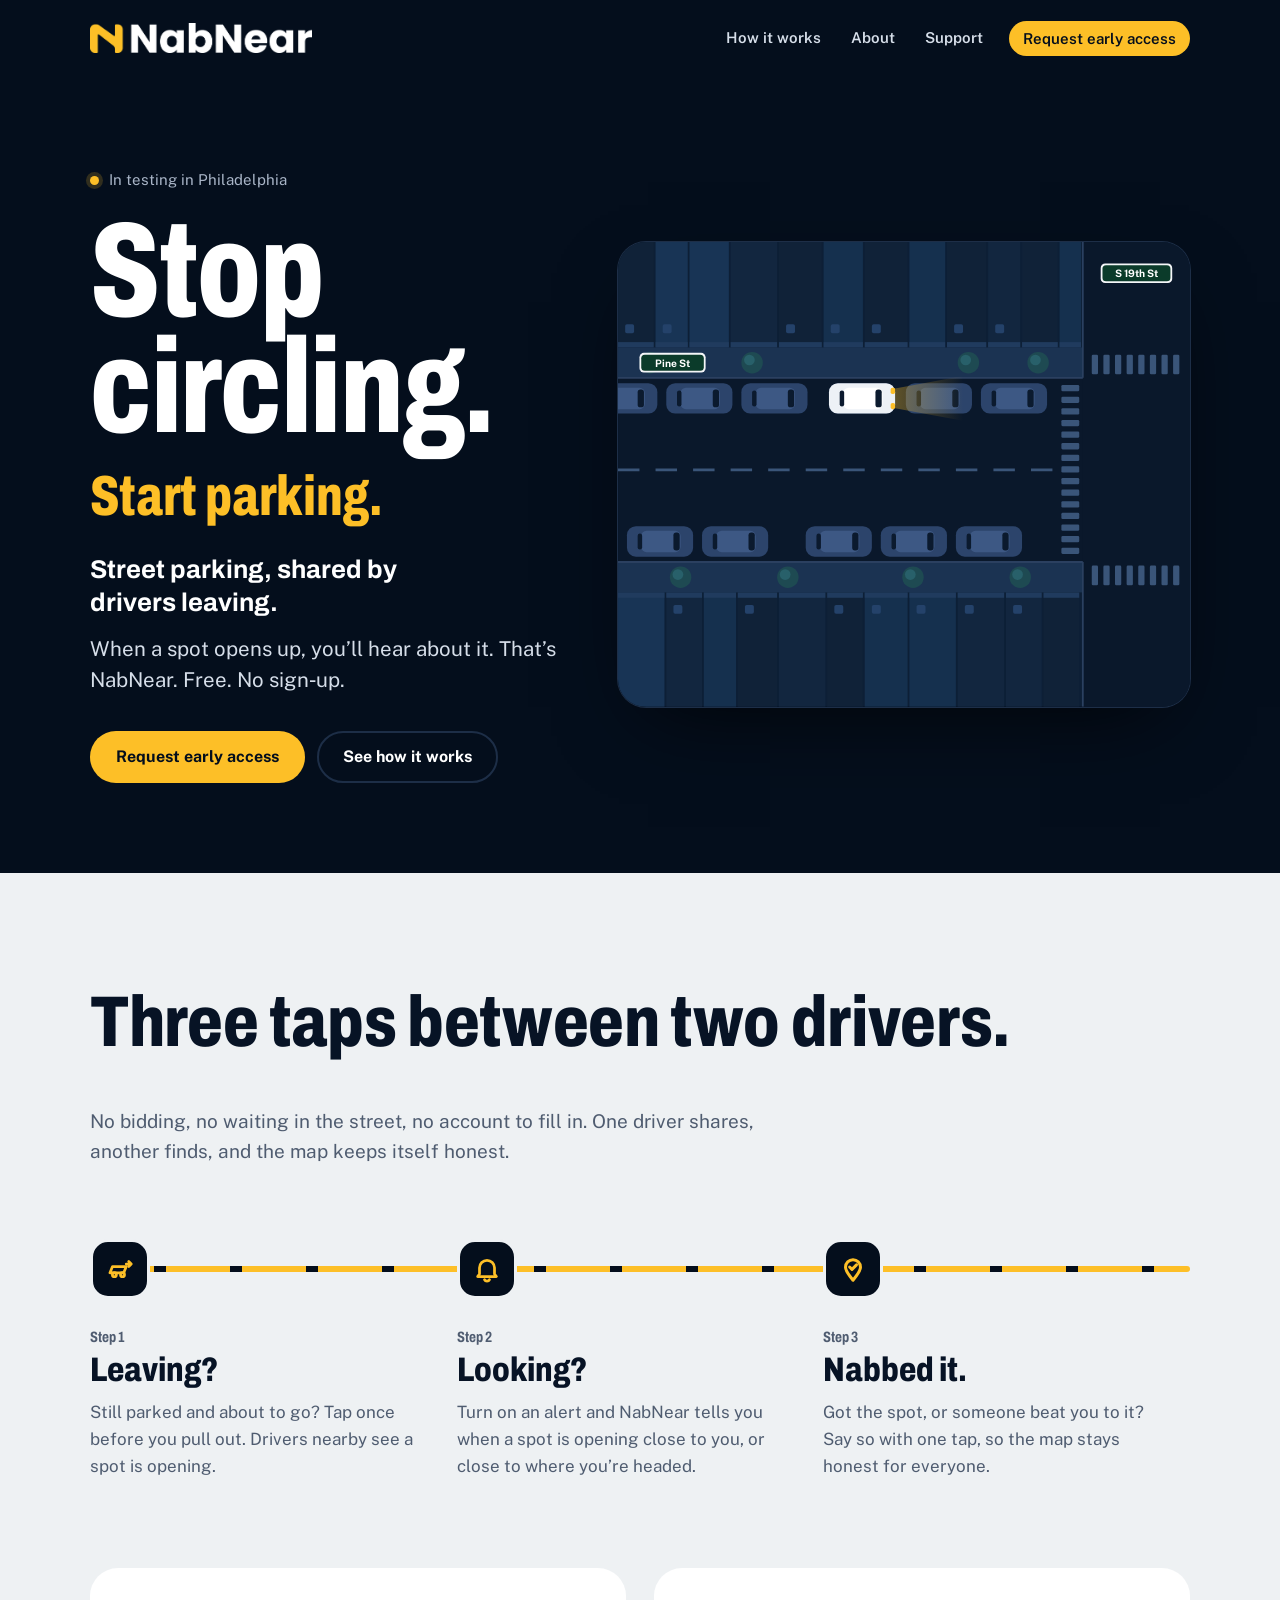
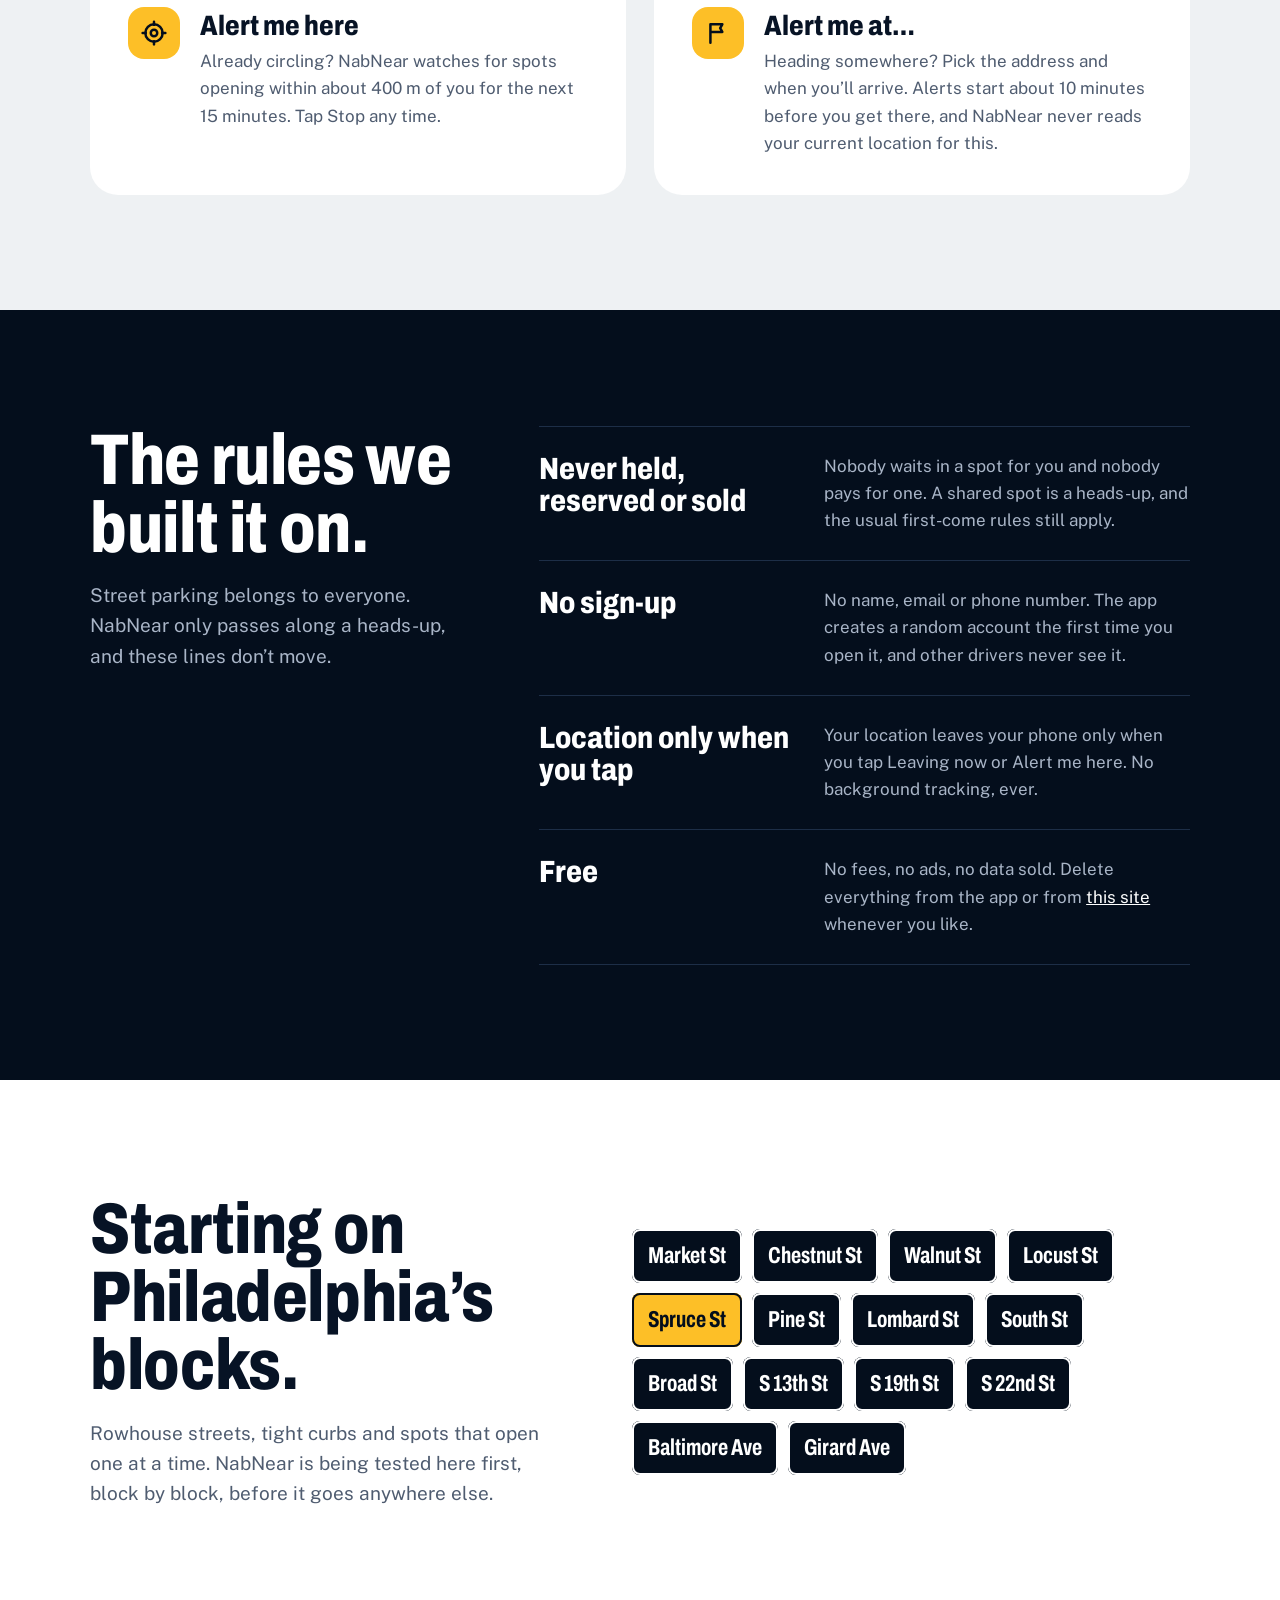
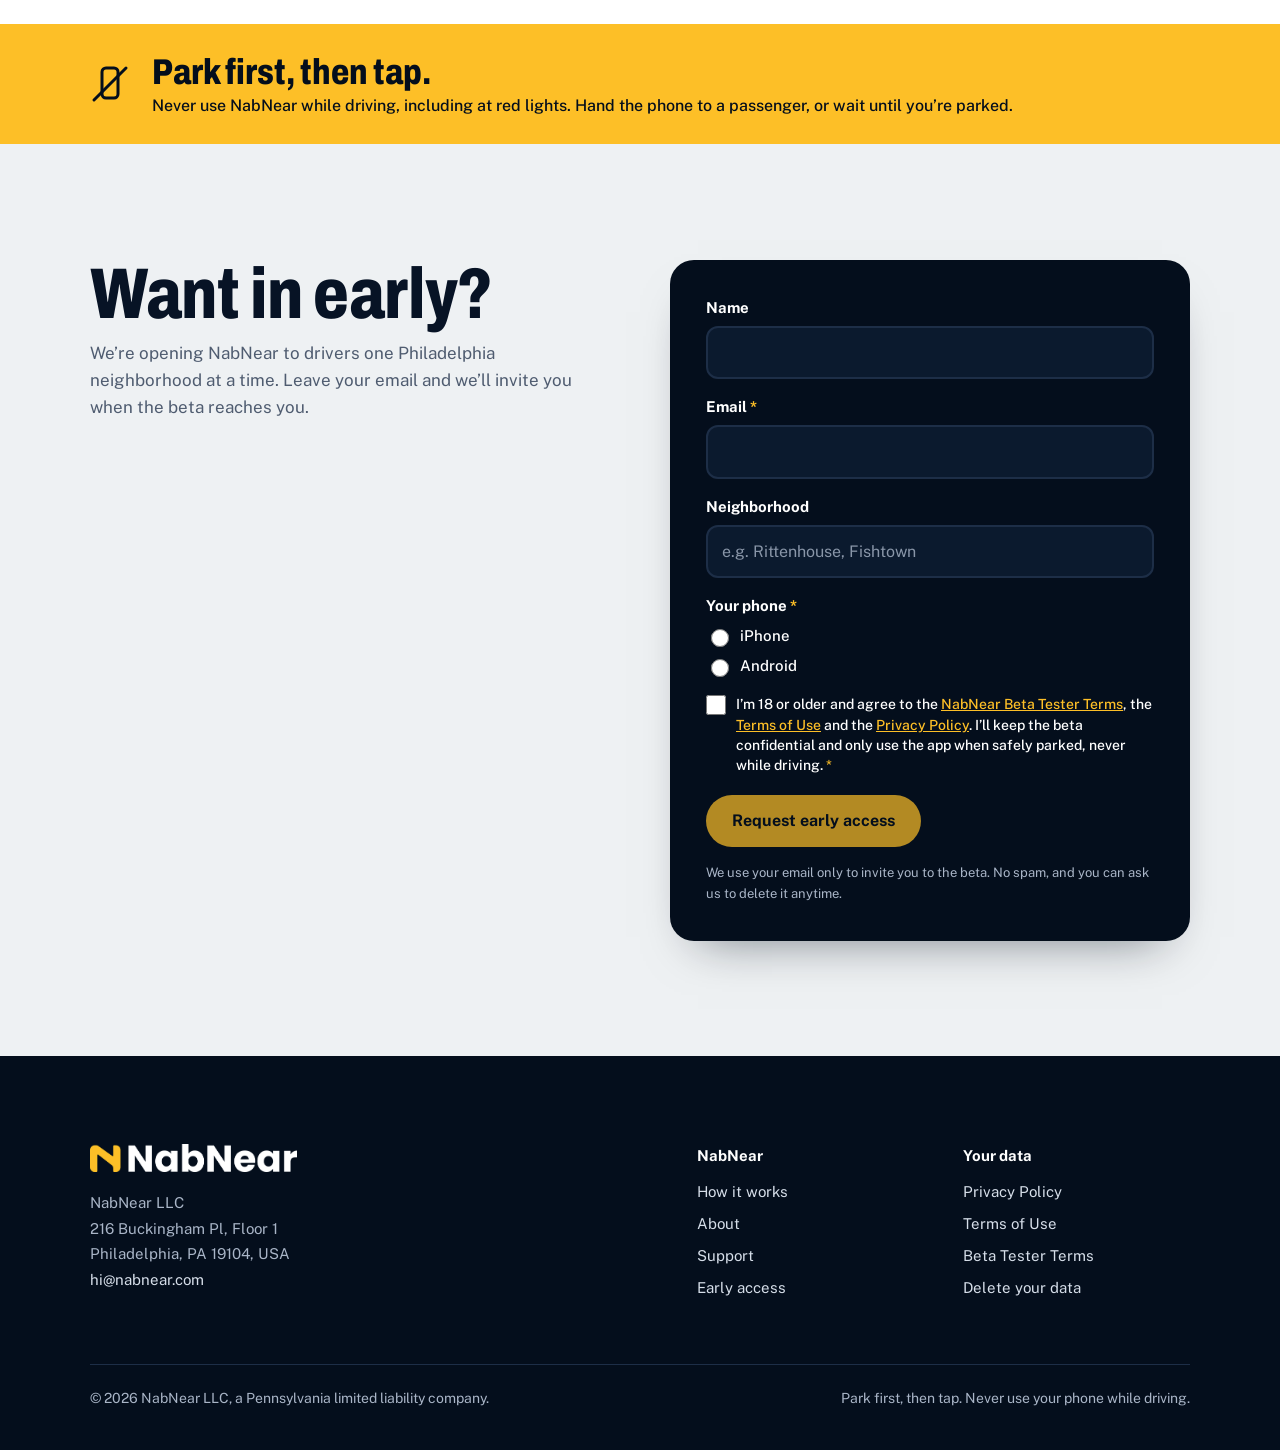
==== commit 6637dd57: "Add 18+ to early-access agreement Co-Authored-By: Claude Opus 5.5 <noreply@anthropic.com>" ====
--- a/index.html
+++ b/index.html
@@ -102,7 +102,7 @@
 <label class="choice"><input type="radio" name="entry.204317262" value="iPhone" required> iPhone</label>
 <label class="choice"><input type="radio" name="entry.204317262" value="Android"> Android</label></fieldset>
 <div class="hp" aria-hidden="true"><label for="ea-web">Leave this empty</label><input id="ea-web" type="text" tabindex="-1" autocomplete="off"></div>
-<label class="agree" for="ea-agree"><input id="ea-agree" type="checkbox" name="entry.1327439314" value="I agree" required><span>I agree to the <a href="/beta-terms/" target="_blank" rel="noopener">NabNear Beta Tester Terms</a>, the <a href="/terms/" target="_blank" rel="noopener">Terms of Use</a> and the <a href="/privacy/" target="_blank" rel="noopener">Privacy Policy</a>. I&rsquo;ll keep the beta confidential and only use the app when safely parked, never while driving. <span aria-hidden="true">*</span></span></label>
+<label class="agree" for="ea-agree"><input id="ea-agree" type="checkbox" name="entry.1327439314" value="I agree" required><span>I&rsquo;m 18 or older and agree to the <a href="/beta-terms/" target="_blank" rel="noopener">NabNear Beta Tester Terms</a>, the <a href="/terms/" target="_blank" rel="noopener">Terms of Use</a> and the <a href="/privacy/" target="_blank" rel="noopener">Privacy Policy</a>. I&rsquo;ll keep the beta confidential and only use the app when safely parked, never while driving. <span aria-hidden="true">*</span></span></label>
 <button class="btn btn-curb" type="submit">Request early access</button>
 <p class="ea-fine">We use your email only to invite you to the beta. No spam, and you can ask us to delete it anytime.</p>
 <p class="ea-status" id="ea-status" role="status" hidden></p>
@@ -110,7 +110,7 @@
 </div></section>
 <script>
 (function(){var f=document.getElementById('early-form');if(!f)return;
-var ag=document.getElementById('ea-agree'),btn=f.querySelector('button[type=submit]');function sync(){if(btn&&ag)btn.disabled=!ag.checked;}if(ag){ag.addEventListener('change',sync);sync();}
+var ag=document.getElementById('ea-agree'),btn=f.querySelector('button[type=submit]');function sync(){var em=document.getElementById('ea-email'),ph=f.querySelector('input[type=radio]:checked');if(btn)btn.disabled=!(ag&&ag.checked&&ph&&em&&em.value.trim()&&em.checkValidity());}f.addEventListener('input',sync);f.addEventListener('change',sync);sync();
 if(!window.fetch)return;
 var KEY='nabnear-early';
 function done(msg){f.innerHTML='<div class="ea-done" role="status" tabindex="-1"><svg viewBox="0 0 24 24" width="28" height="28" aria-hidden="true"><circle cx="12" cy="12" r="12" fill="#FDBF27"/><path d="M7 12.5l3.2 3.2L17 9" fill="none" stroke="#040E1C" stroke-width="2.4" stroke-linecap="round" stroke-linejoin="round"/></svg><p><strong>'+msg[0]+'</strong><br>'+msg[1]+'</p></div>';var d=f.querySelector('.ea-done');d&&d.focus();}
@@ -121,7 +121,7 @@
 fetch(f.action,{method:'POST',mode:'no-cors',body:new FormData(f)}).then(function(){
 try{localStorage.setItem(KEY,em)}catch(e){}
 done(['Nabbed! You’re on your way to your next spot.','We’ll email you when NabNear pulls into your neighborhood.']);
-}).catch(function(){b.disabled=!(ag&&ag.checked);b.textContent='Request early access';var s=document.getElementById('ea-status');s.hidden=false;s.textContent='That didn’t go through. Check your connection and try again, or email hi@nabnear.com.';});
+}).catch(function(){sync();b.textContent='Request early access';var s=document.getElementById('ea-status');s.hidden=false;s.textContent='That didn’t go through. Check your connection and try again, or email hi@nabnear.com.';});
 });})();
 </script>
 </main>
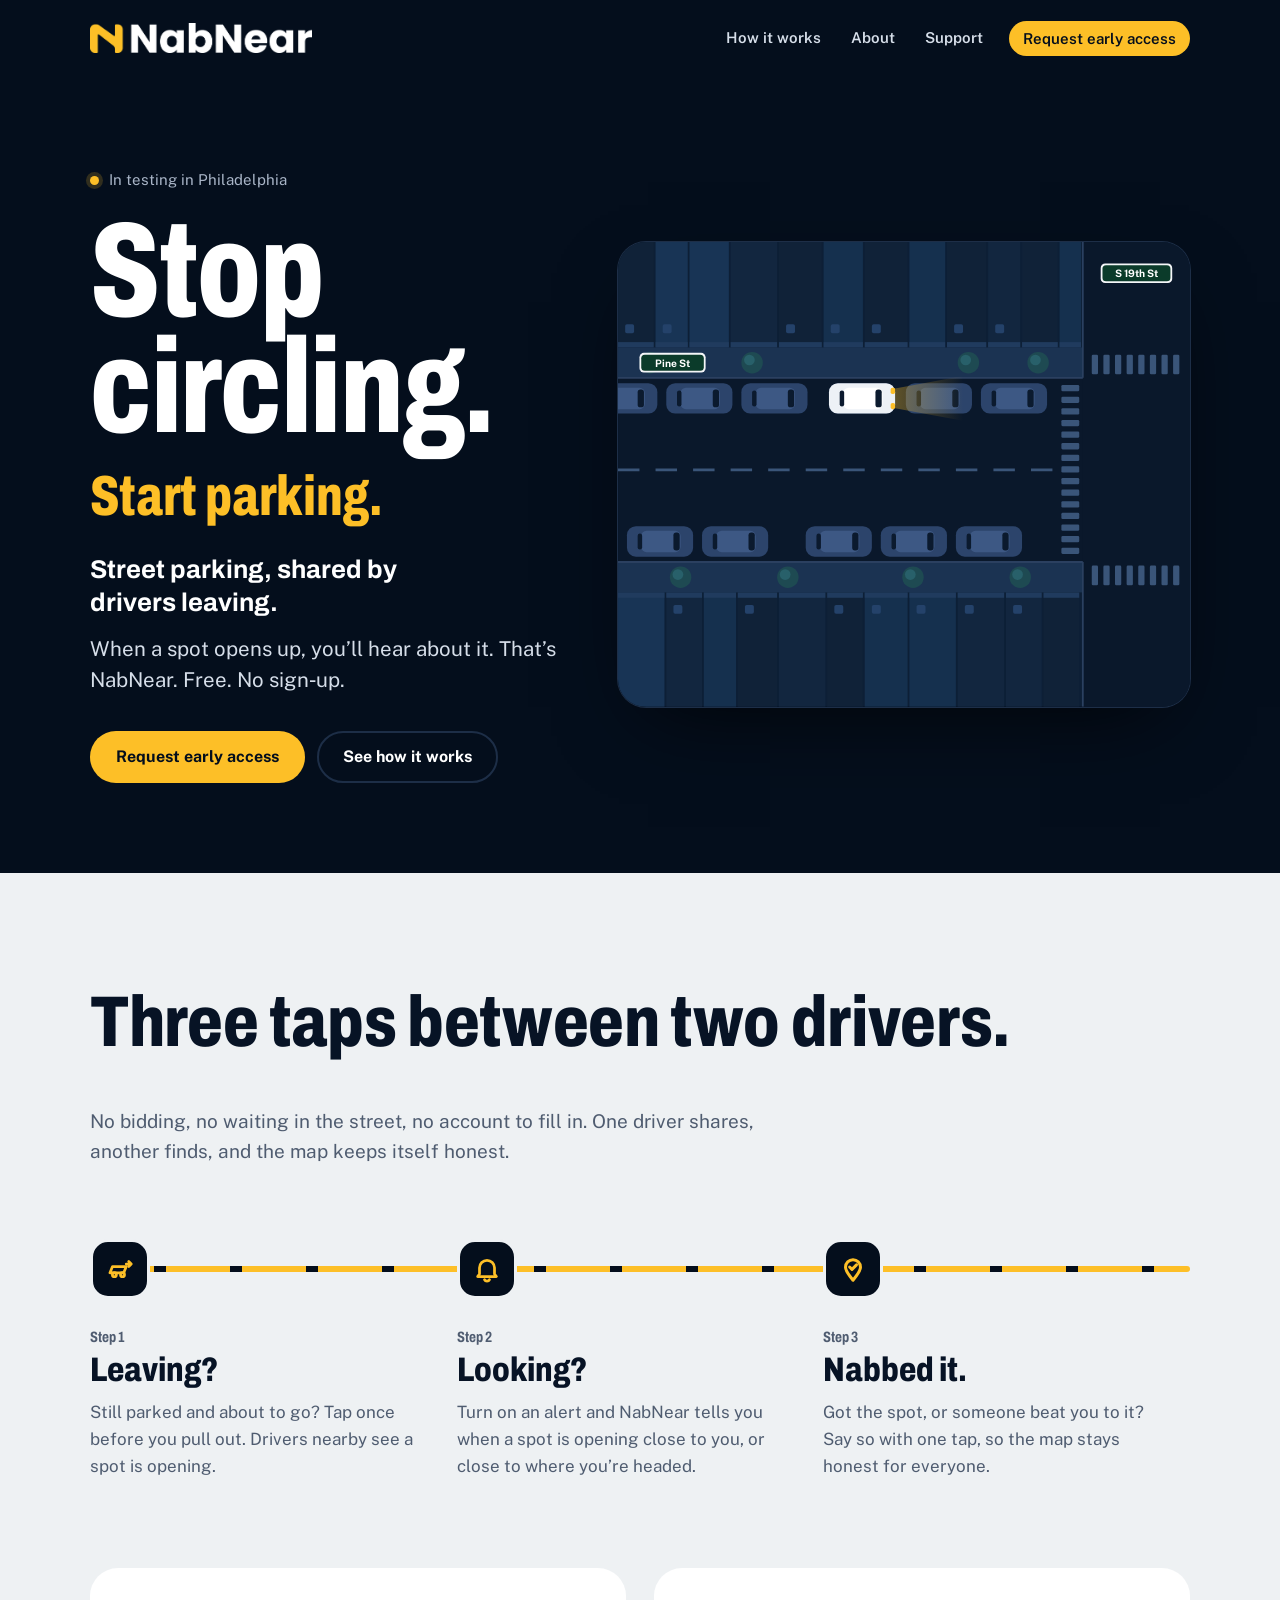
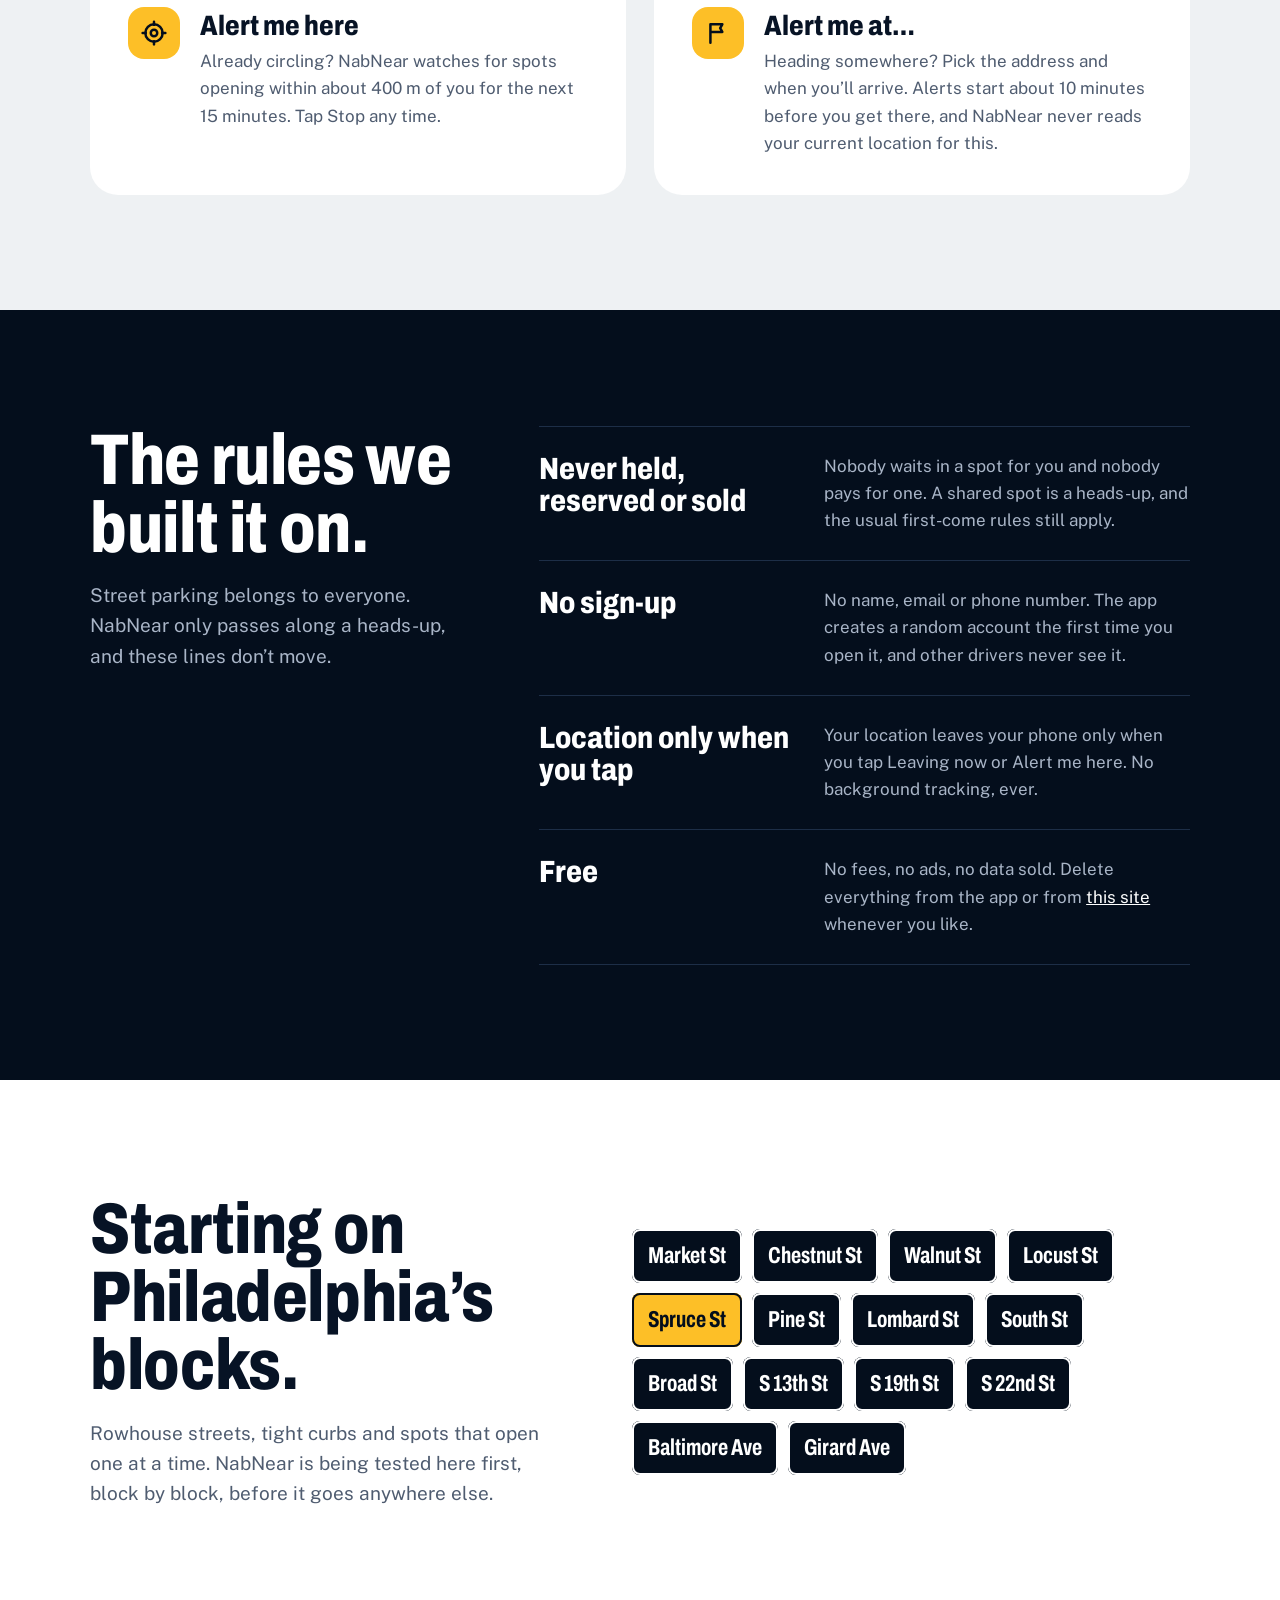
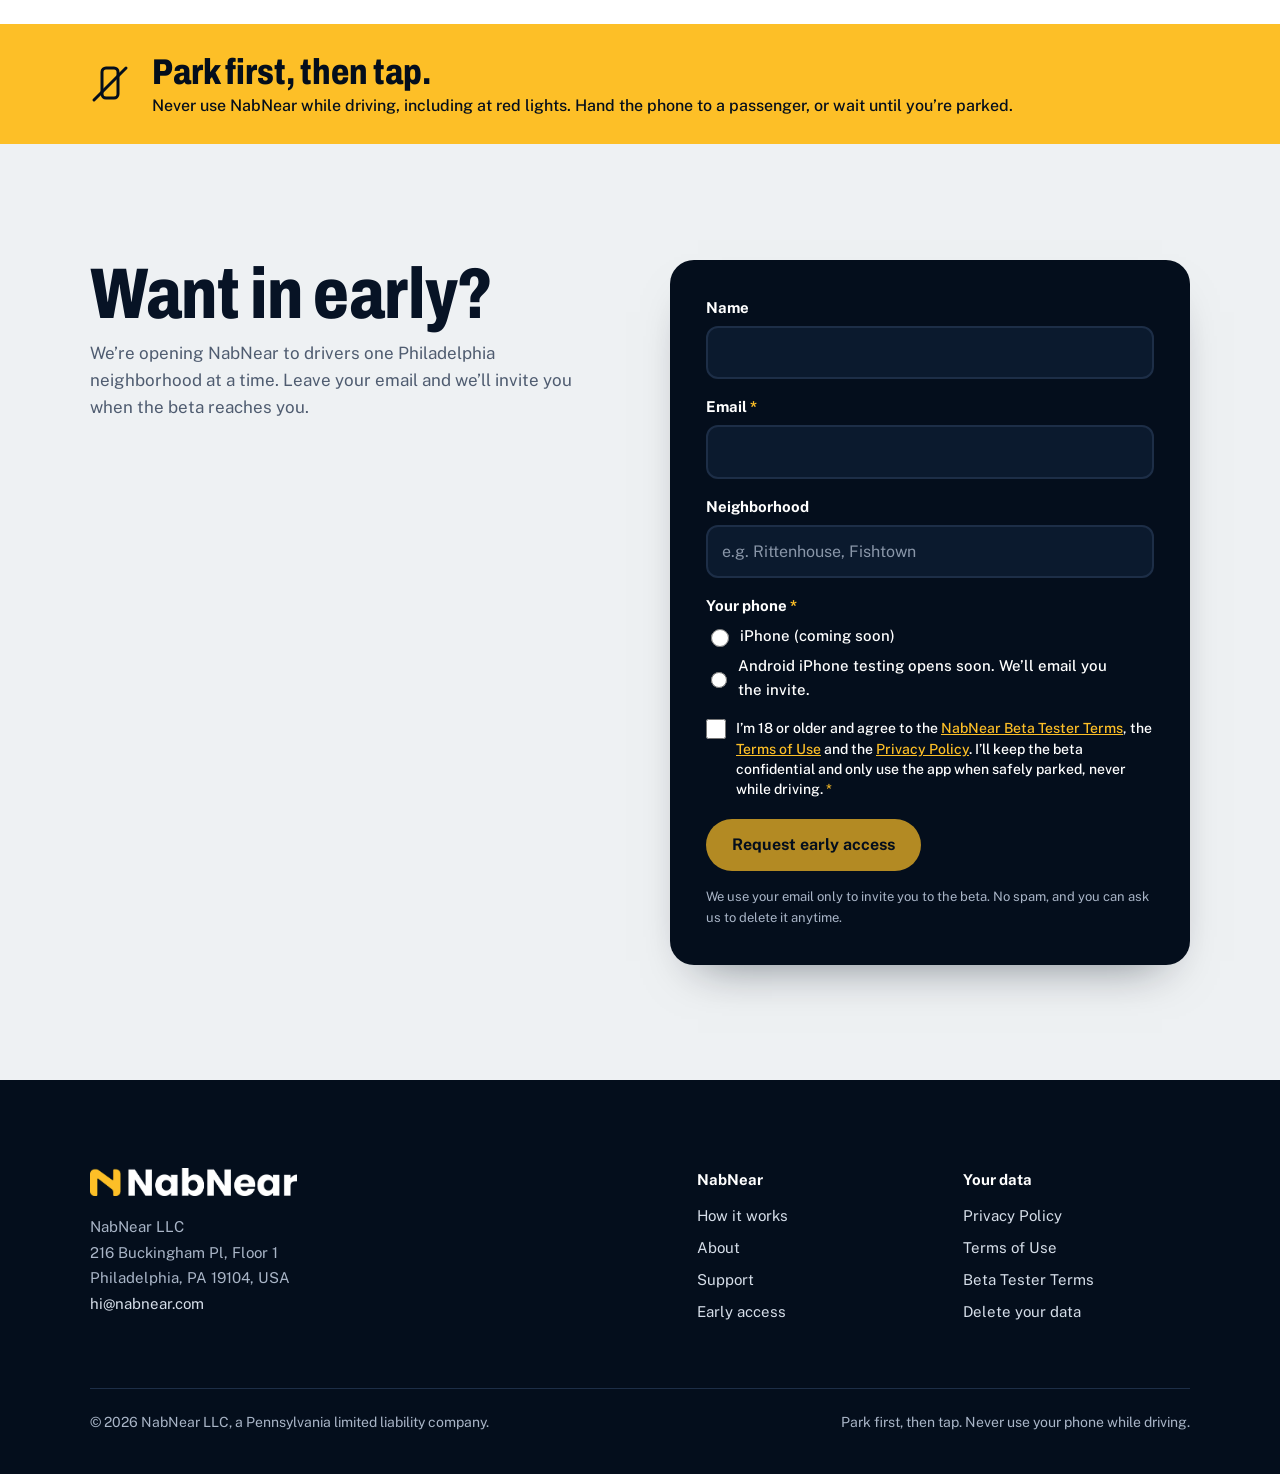
==== commit 410057a4: "Mark iPhone as coming soon on early-access form Co-Authored-By: Claude Opus 5.5 <noreply@anthropic.c" ====
--- a/index.html
+++ b/index.html
@@ -99,8 +99,8 @@
 <div class="field"><label for="ea-email">Email <span aria-hidden="true">*</span></label><input id="ea-email" name="entry.986649059" type="email" autocomplete="email" required></div>
 <div class="field"><label for="ea-hood">Neighborhood</label><input id="ea-hood" name="entry.587116956" type="text" placeholder="e.g. Rittenhouse, Fishtown"></div>
 <fieldset class="field"><legend>Your phone <span aria-hidden="true">*</span></legend>
-<label class="choice"><input type="radio" name="entry.204317262" value="iPhone" required> iPhone</label>
-<label class="choice"><input type="radio" name="entry.204317262" value="Android"> Android</label></fieldset>
+<label class="choice"><input type="radio" name="entry.204317262" value="iPhone" required> iPhone (coming soon)</label>
+<label class="choice"><input type="radio" name="entry.204317262" value="Android"> Android iPhone testing opens soon. We&rsquo;ll email you the invite.</label></fieldset>
 <div class="hp" aria-hidden="true"><label for="ea-web">Leave this empty</label><input id="ea-web" type="text" tabindex="-1" autocomplete="off"></div>
 <label class="agree" for="ea-agree"><input id="ea-agree" type="checkbox" name="entry.1327439314" value="I agree" required><span>I&rsquo;m 18 or older and agree to the <a href="/beta-terms/" target="_blank" rel="noopener">NabNear Beta Tester Terms</a>, the <a href="/terms/" target="_blank" rel="noopener">Terms of Use</a> and the <a href="/privacy/" target="_blank" rel="noopener">Privacy Policy</a>. I&rsquo;ll keep the beta confidential and only use the app when safely parked, never while driving. <span aria-hidden="true">*</span></span></label>
 <button class="btn btn-curb" type="submit">Request early access</button>
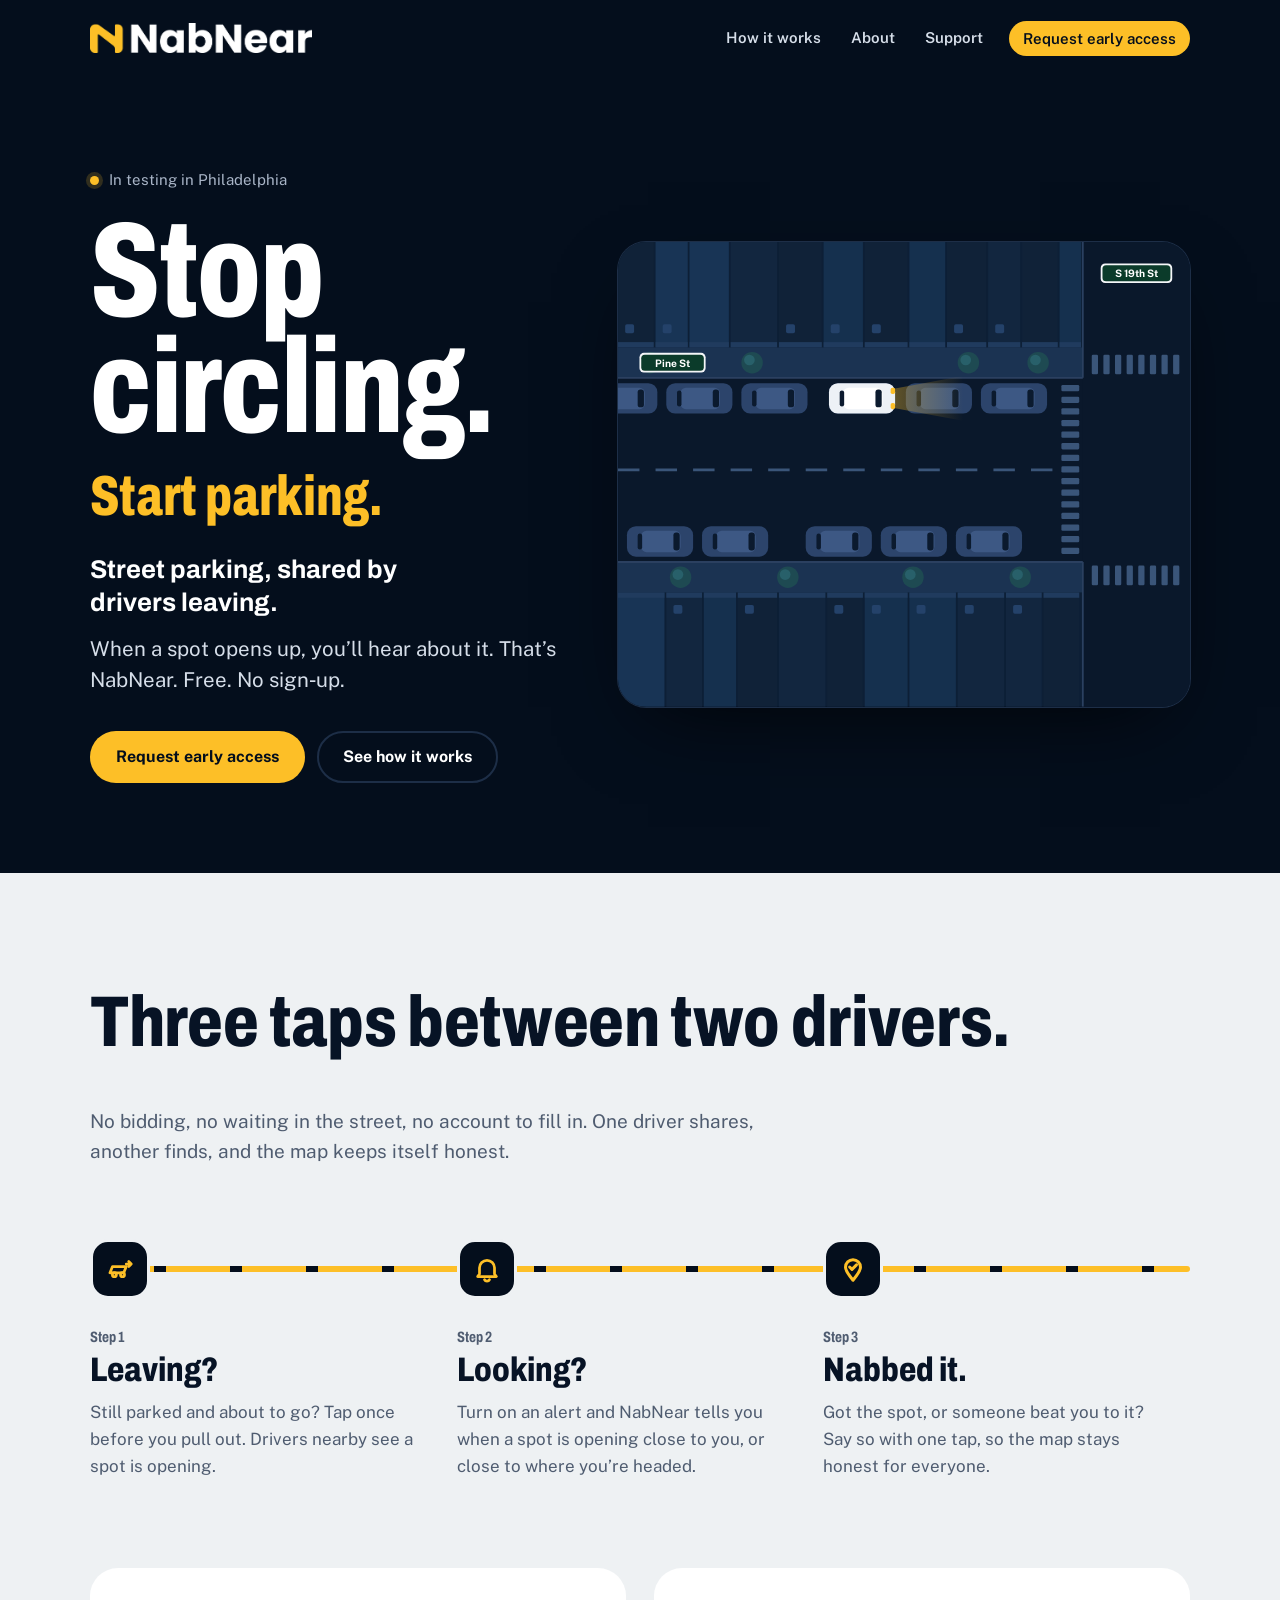
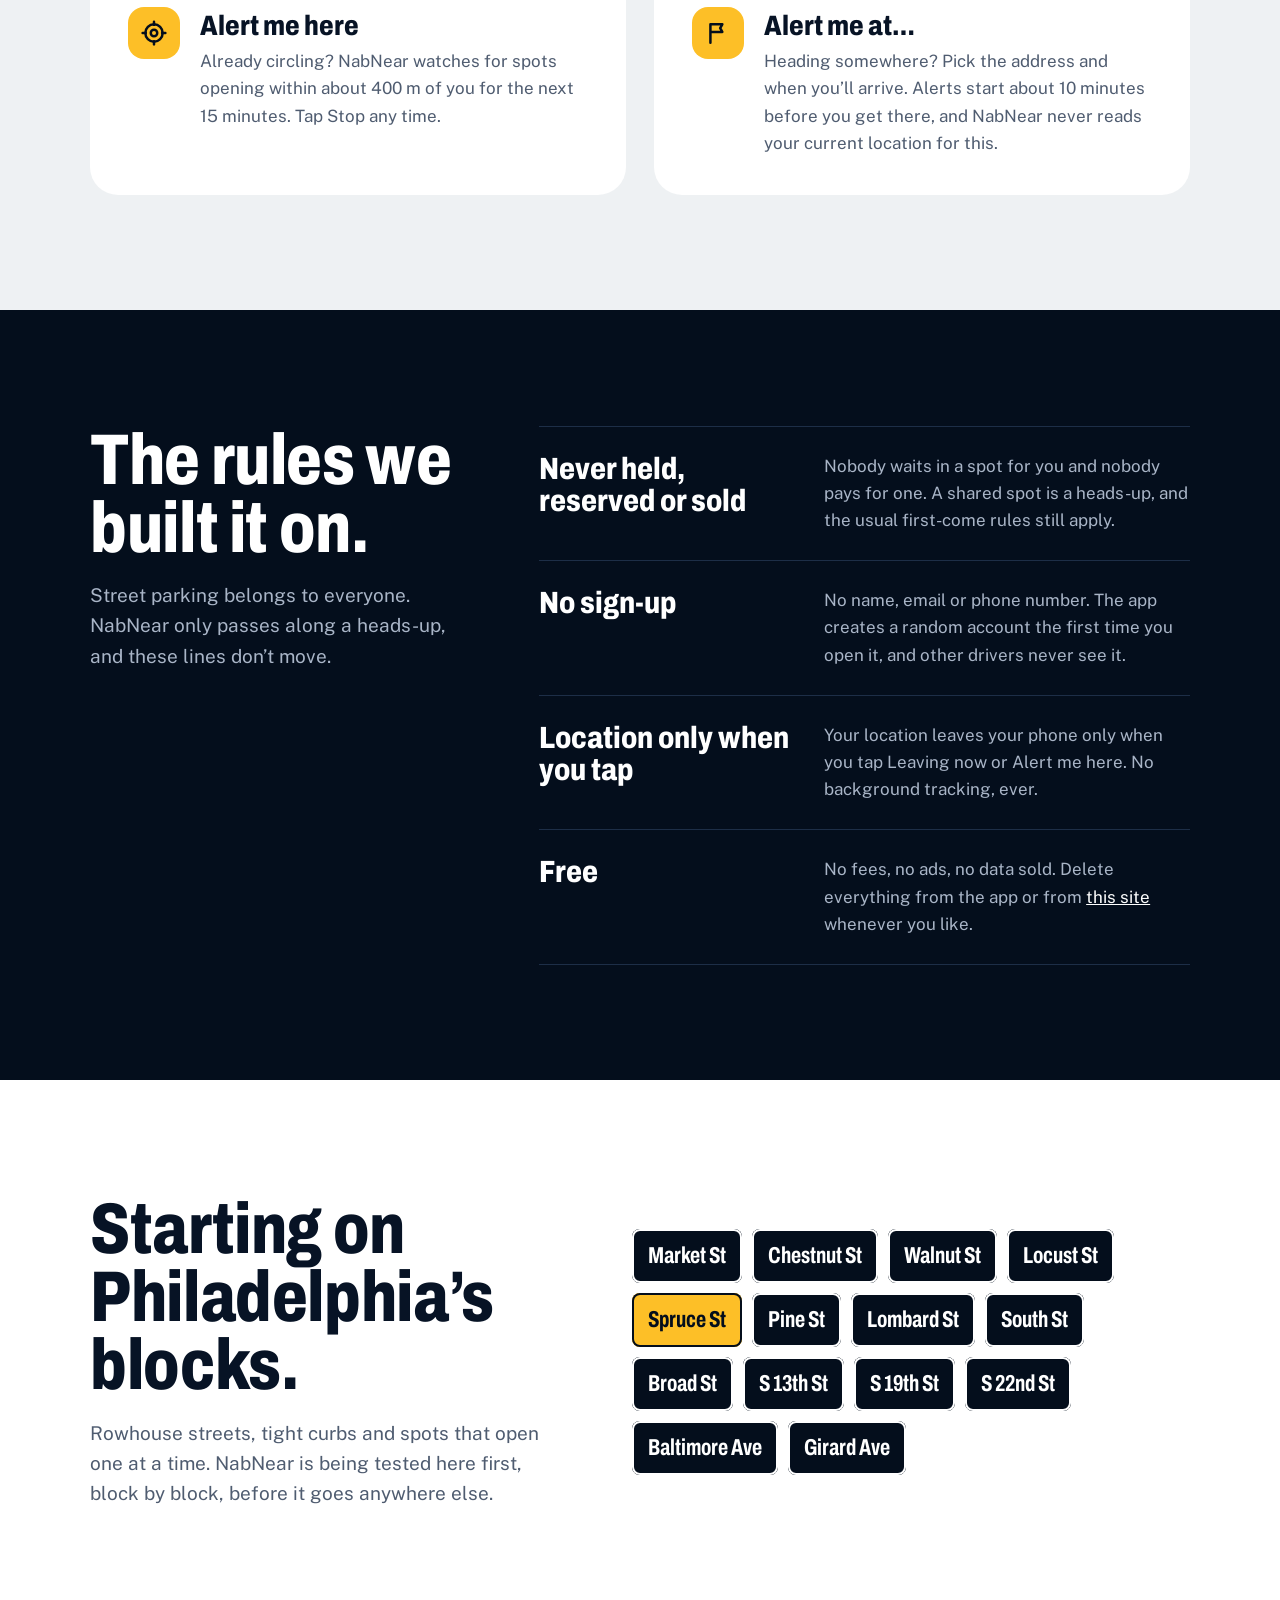
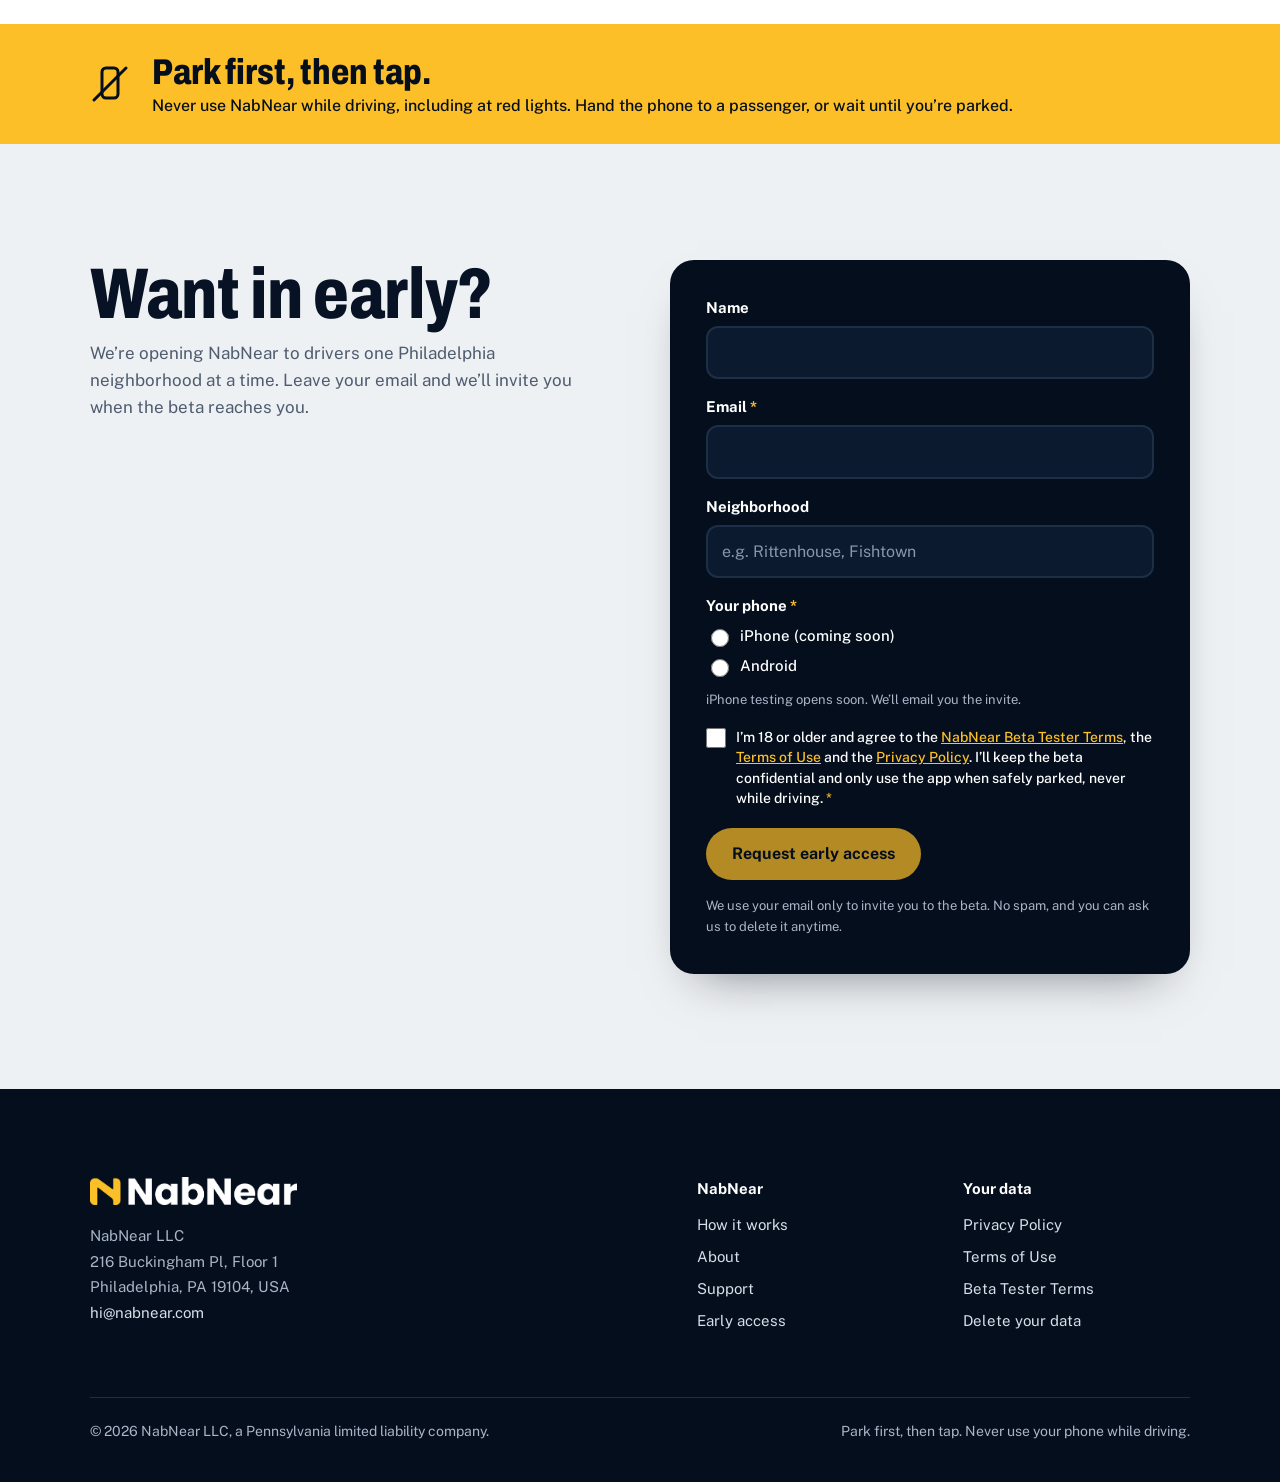
==== commit a1d7277f: "Fix iPhone note placement on early-access form Co-Authored-By: Claude Opus 5.5 <noreply@anthropic.co" ====
--- a/index.html
+++ b/index.html
@@ -100,7 +100,8 @@
 <div class="field"><label for="ea-hood">Neighborhood</label><input id="ea-hood" name="entry.587116956" type="text" placeholder="e.g. Rittenhouse, Fishtown"></div>
 <fieldset class="field"><legend>Your phone <span aria-hidden="true">*</span></legend>
 <label class="choice"><input type="radio" name="entry.204317262" value="iPhone" required> iPhone (coming soon)</label>
-<label class="choice"><input type="radio" name="entry.204317262" value="Android"> Android iPhone testing opens soon. We&rsquo;ll email you the invite.</label></fieldset>
+<label class="choice"><input type="radio" name="entry.204317262" value="Android"> Android</label>
+<p class="ea-note">iPhone testing opens soon. We&rsquo;ll email you the invite.</p></fieldset>
 <div class="hp" aria-hidden="true"><label for="ea-web">Leave this empty</label><input id="ea-web" type="text" tabindex="-1" autocomplete="off"></div>
 <label class="agree" for="ea-agree"><input id="ea-agree" type="checkbox" name="entry.1327439314" value="I agree" required><span>I&rsquo;m 18 or older and agree to the <a href="/beta-terms/" target="_blank" rel="noopener">NabNear Beta Tester Terms</a>, the <a href="/terms/" target="_blank" rel="noopener">Terms of Use</a> and the <a href="/privacy/" target="_blank" rel="noopener">Privacy Policy</a>. I&rsquo;ll keep the beta confidential and only use the app when safely parked, never while driving. <span aria-hidden="true">*</span></span></label>
 <button class="btn btn-curb" type="submit">Request early access</button>
--- a/assets/site.css
+++ b/assets/site.css
@@ -164,6 +164,7 @@
 .early-form .agree input:focus-visible{outline:2px solid var(--curb);outline-offset:2px}
 .early-form button{justify-self:start;cursor:pointer;margin-top:4px}
 .early-form button:disabled{opacity:.7;cursor:default}
+.early-form .ea-note{font-size:13px;color:var(--mist);margin:6px 0 0}
 .early-form .ea-fine{font-size:13px;color:var(--mist);margin:0}
 .ea-status{font-weight:700;margin:0;color:var(--curb)}
 .early-form [hidden]{display:none!important}
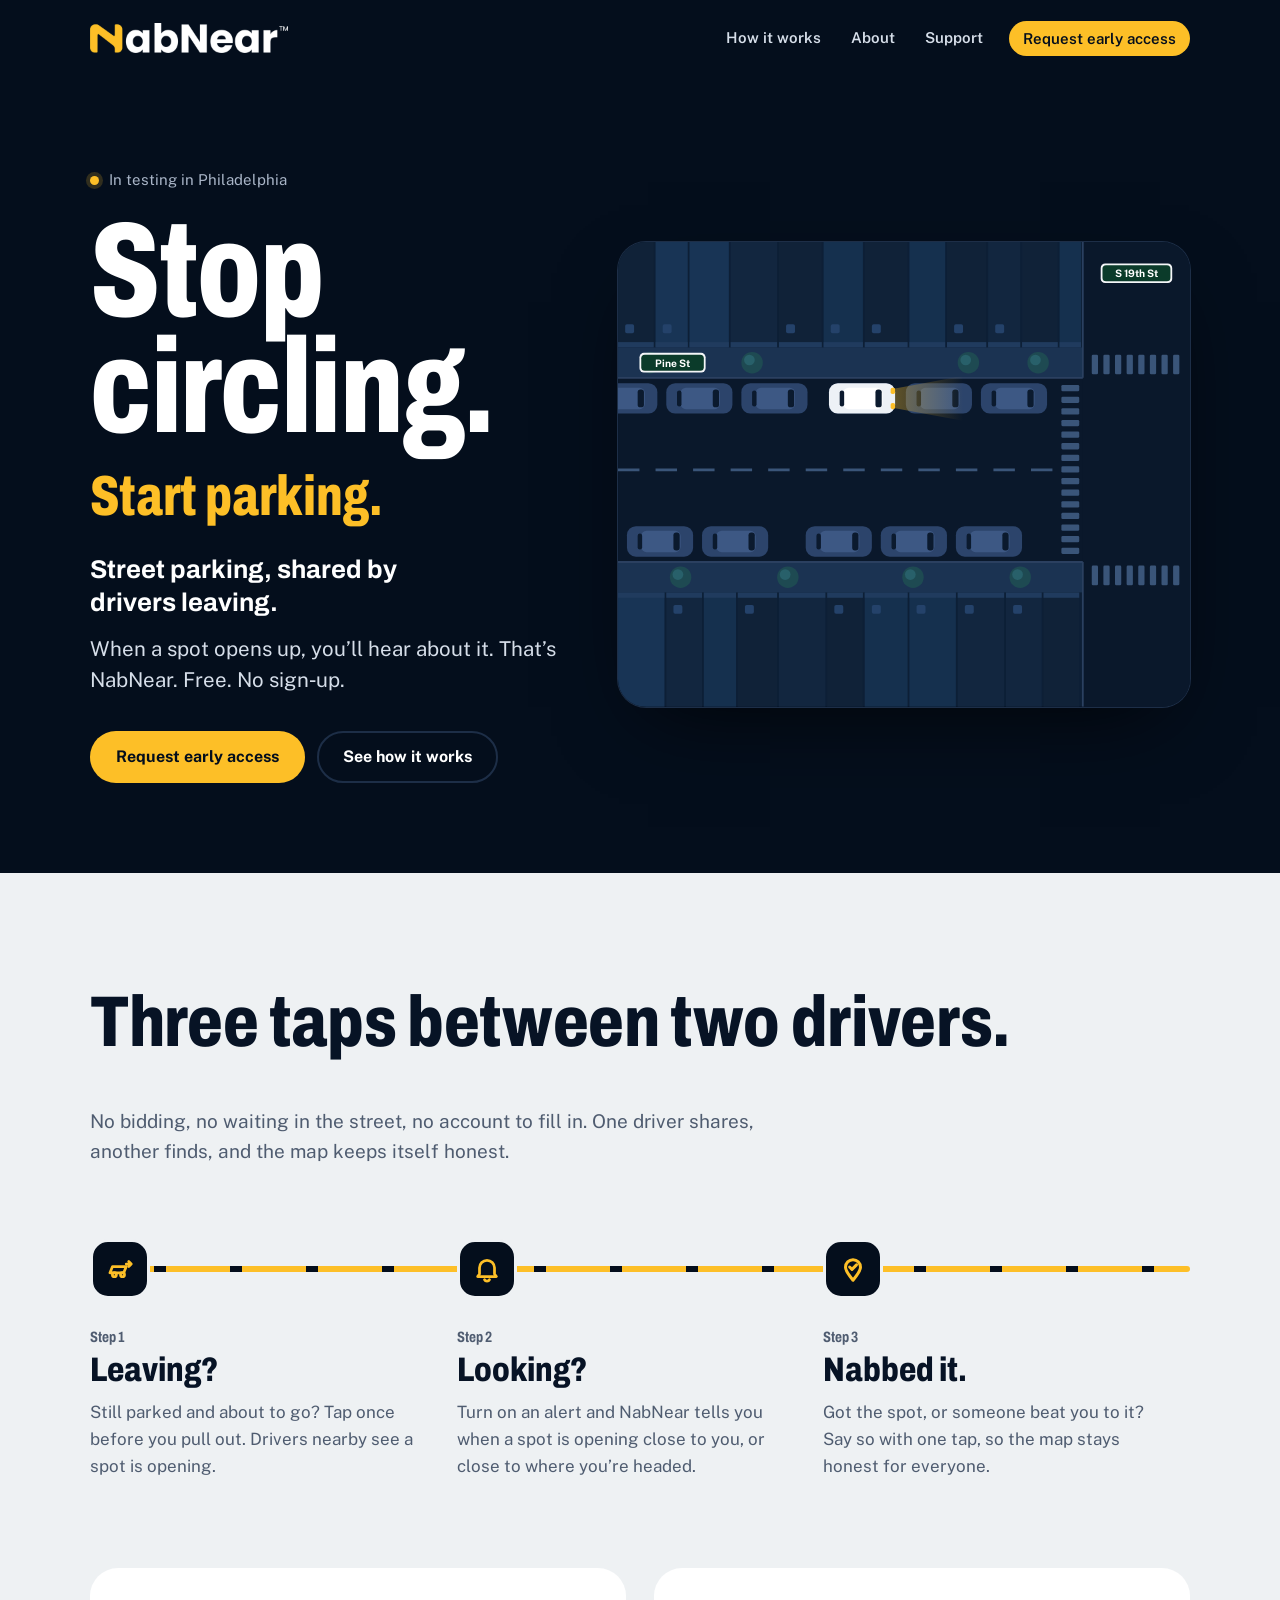
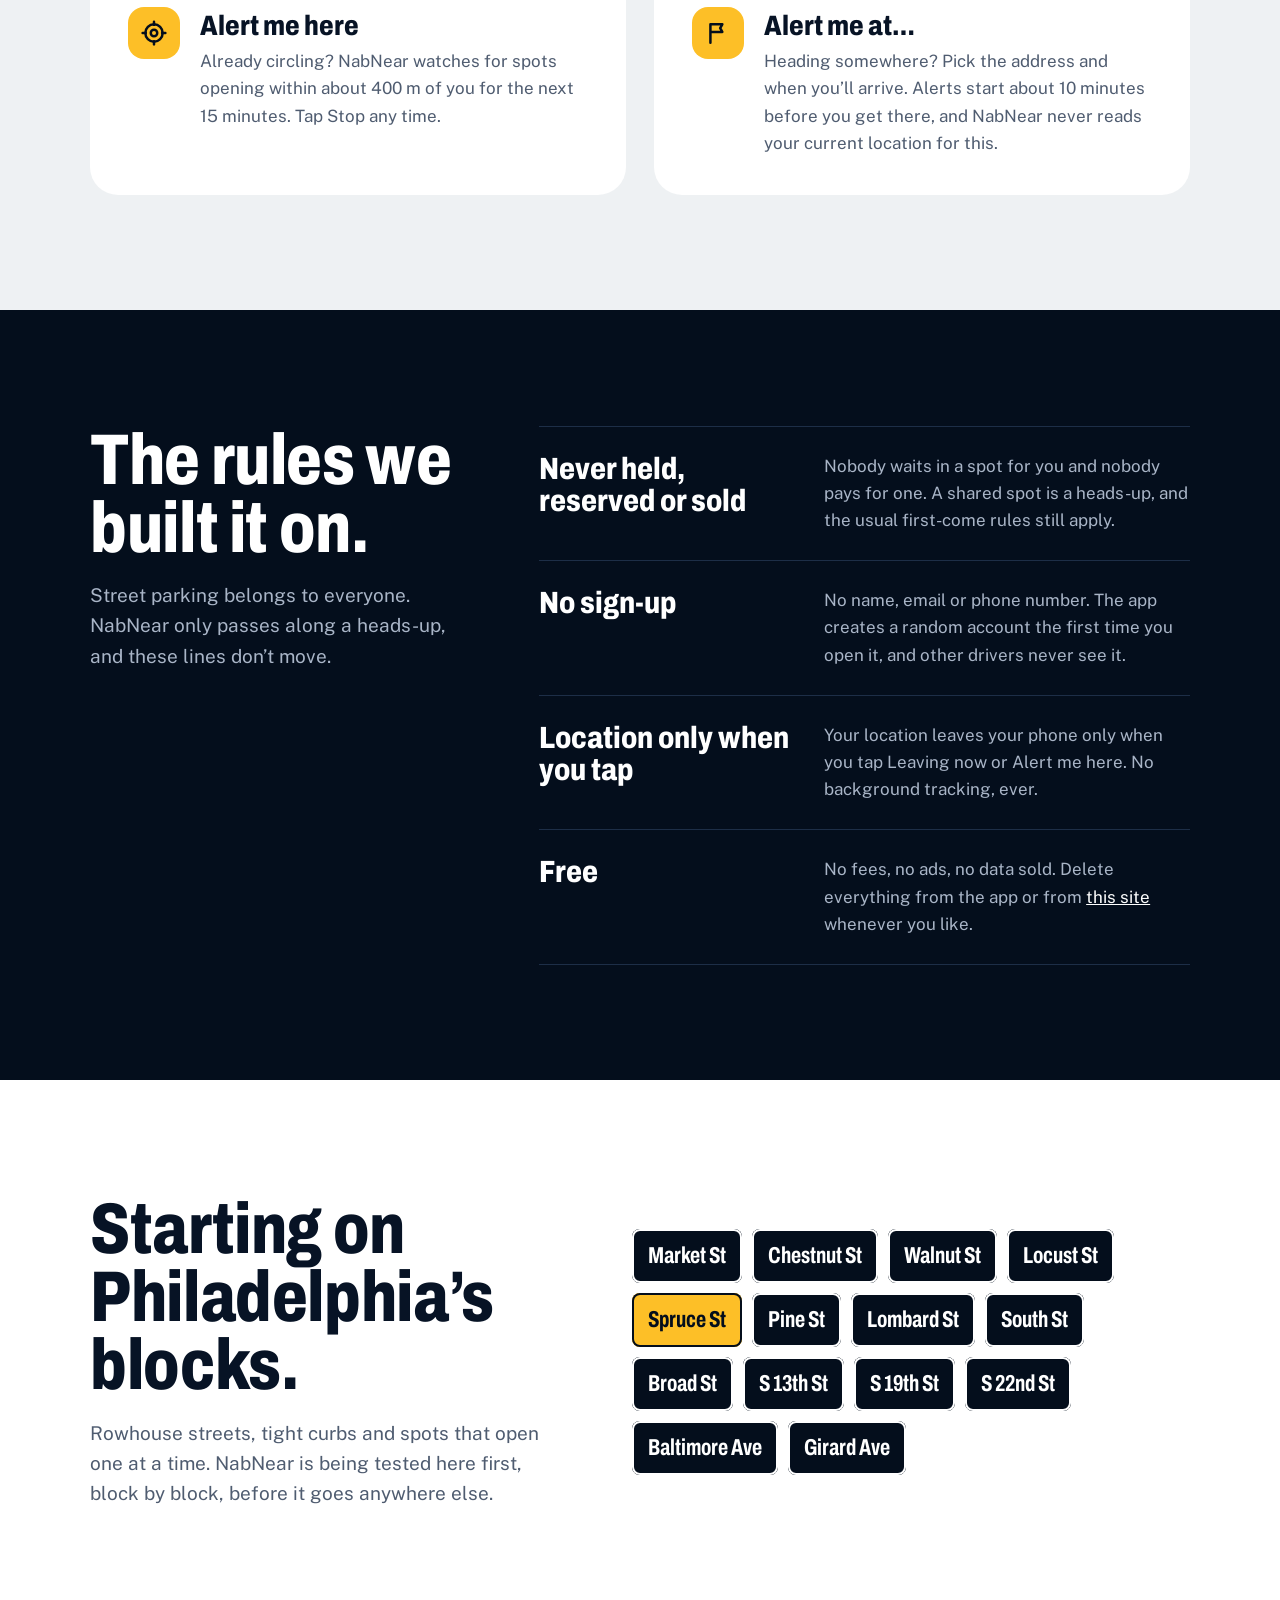
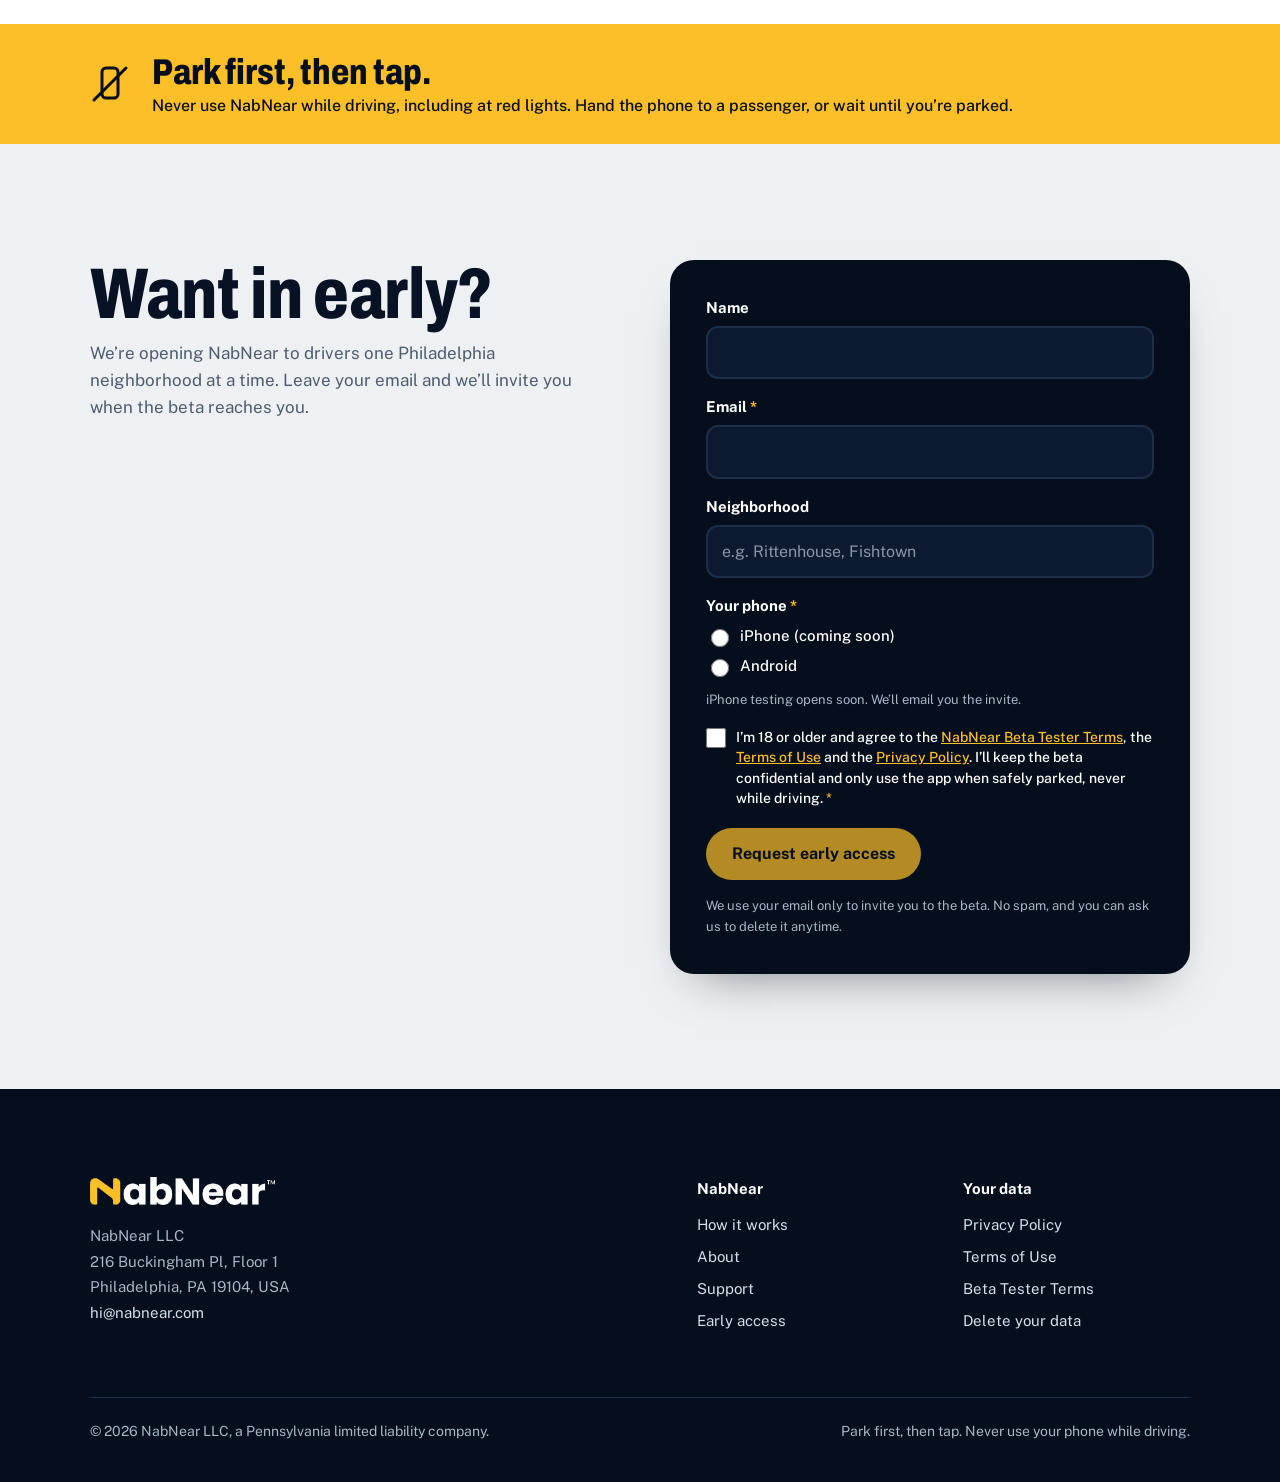
==== commit 0be3a3bc: "New logo Co-Authored-By: Claude Opus 5.5 <noreply@anthropic.com>" ====
--- a/index.html
+++ b/index.html
@@ -9,7 +9,7 @@
 </head><body>
 <a class="skip" href="#main">Skip to content</a>
 <header class="site-head"><div class="wrap">
-<a href="/" class="brand" aria-label="NabNear home"><img src="/assets/logo-white.png" alt="NabNear" width="222" height="30"></a>
+<a href="/" class="brand" aria-label="NabNear home"><img src="/assets/logo-white.png" alt="NabNear" width="198" height="30"></a>
 <nav class="nav" aria-label="Main"><a href="/how-it-works/">How it works</a><a href="/about/">About</a><a href="/support/">Support</a><a class="btn btn-curb btn-sm" href="/#early">Request early access</a></nav>
 <details class="menu"><summary>Menu</summary><div class="menu-panel"><a href="/" aria-current="page">Home</a><a href="/how-it-works/">How it works</a><a href="/about/">About</a><a href="/support/">Support</a><a href="/#early">Request early access</a></div></details>
 </div></header>
@@ -128,7 +128,7 @@
 </main>
 <footer class="site-foot"><div class="wrap">
 <div class="foot-grid">
-<div><img src="/assets/logo-white.png" alt="NabNear" width="207" height="28">
+<div><img src="/assets/logo-white.png" alt="NabNear" width="185" height="28">
 <address>NabNear LLC<br>216 Buckingham Pl, Floor 1<br>Philadelphia, PA 19104, USA<br><a href="mailto:hi@nabnear.com">hi@nabnear.com</a></address></div>
 <div><h2>NabNear</h2><ul><li><a href="/how-it-works/">How it works</a></li><li><a href="/about/">About</a></li><li><a href="/support/">Support</a></li><li><a href="/#early">Early access</a></li></ul></div>
 <div><h2>Your data</h2><ul><li><a href="/privacy/">Privacy Policy</a></li><li><a href="/terms/">Terms of Use</a></li><li><a href="/beta-terms/">Beta Tester Terms</a></li><li><a href="/delete/">Delete your data</a></li></ul></div>
